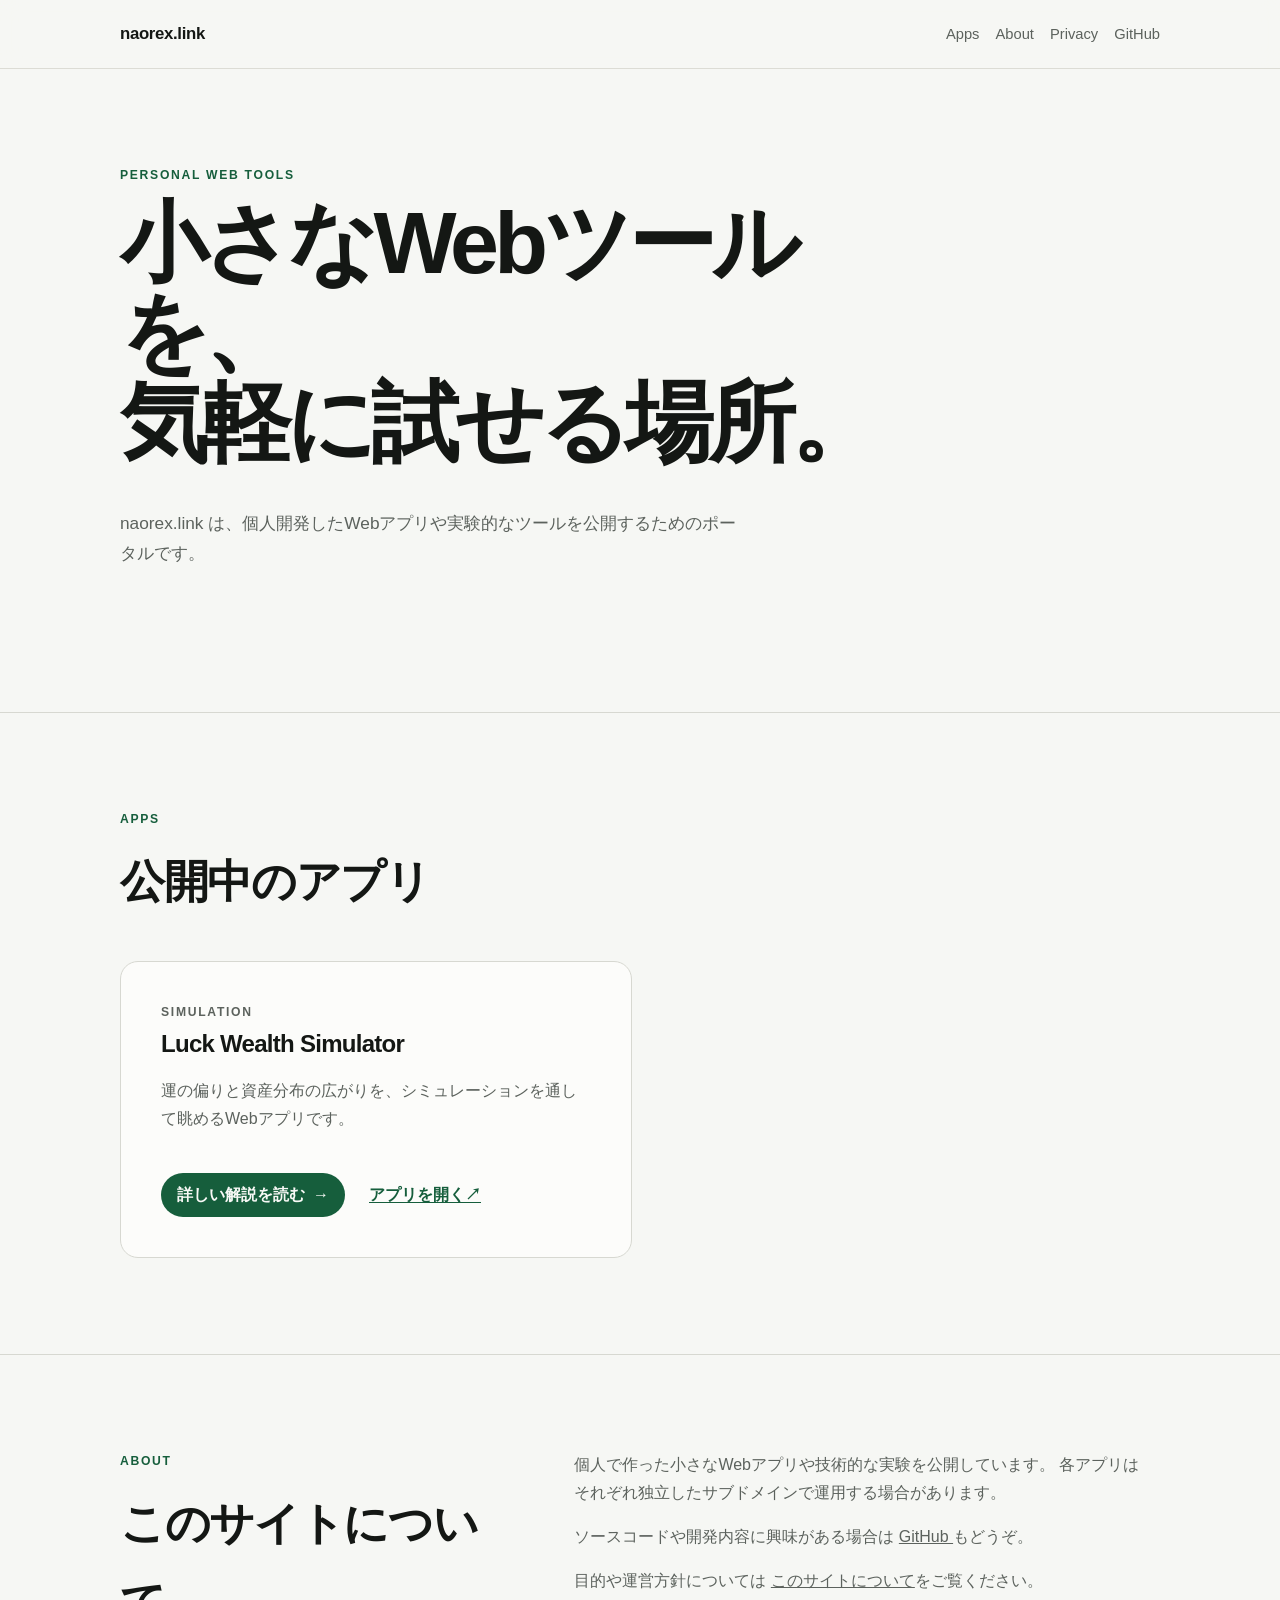
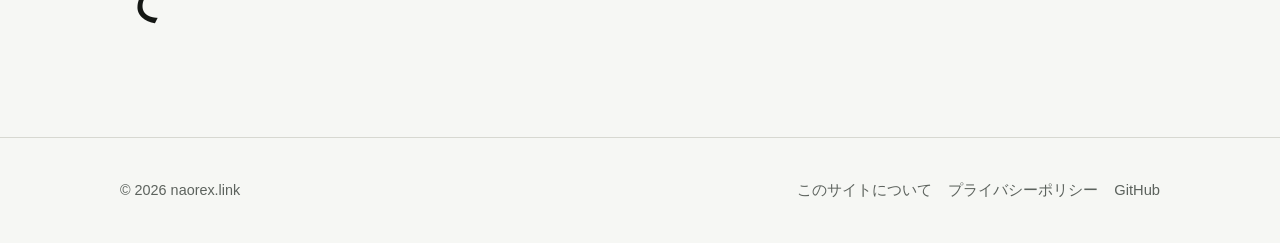
==== index.html @ e2bf7c27 "Expand Luck Wealth Simulator guide" ====
<!doctype html>
<html lang="ja">
  <head>
    <meta charset="utf-8" />
    <meta name="viewport" content="width=device-width, initial-scale=1" />
    <meta
      name="description"
      content="naorex.link - 個人開発したWebツールや実験的なアプリをまとめるポータルサイトです。"
    />
    <title>naorex.link</title>

    <link rel="stylesheet" href="./styles.css" />
  </head>
  <body>
    <header class="site-header">
      <div class="container">
        <a class="brand" href="./">naorex.link</a>
        <nav class="nav" aria-label="メインナビゲーション">
          <a href="#apps">Apps</a>
          <a href="./about.html">About</a>
          <a href="./privacy.html">Privacy</a>
          <a href="https://github.com/naorex" rel="me noopener noreferrer"
            >GitHub</a
          >
        </nav>
      </div>
    </header>

    <main>
      <section class="hero">
        <div class="container hero-inner">
          <p class="eyebrow">PERSONAL WEB TOOLS</p>
          <h1>小さなWebツールを、<br />気軽に試せる場所。</h1>
          <p class="hero-copy">
            naorex.link
            は、個人開発したWebアプリや実験的なツールを公開するためのポータルです。
          </p>
        </div>
      </section>

      <section id="apps" class="section">
        <div class="container">
          <div class="section-heading">
            <p class="eyebrow">APPS</p>
            <h2>公開中のアプリ</h2>
          </div>

          <div class="app-grid">
            <article class="app-card">
              <div>
                <p class="app-meta">SIMULATION</p>
                <h3>Luck Wealth Simulator</h3>
                <p>
                  運の偏りと資産分布の広がりを、シミュレーションを通して眺めるWebアプリです。
                </p>
              </div>
              <div class="card-actions">
                <a
                  class="button"
                  href="./apps/luck-wealth-simulator.html"
                >
                  詳しい解説を読む
                  <span aria-hidden="true">→</span>
                </a>
                <a
                  class="text-link"
                  href="https://luck-wealth-simulator.naorex.link/"
                  target="_blank"
                  rel="noopener noreferrer"
                >
                  アプリを開く
                  <span aria-hidden="true">↗</span>
                </a>
              </div>
            </article>
          </div>
        </div>
      </section>

      <section class="section about">
        <div class="container about-grid">
          <div>
            <p class="eyebrow">ABOUT</p>
            <h2>このサイトについて</h2>
          </div>
          <div class="about-copy">
            <p>
              個人で作った小さなWebアプリや技術的な実験を公開しています。
              各アプリはそれぞれ独立したサブドメインで運用する場合があります。
            </p>
            <p>
              ソースコードや開発内容に興味がある場合は
              <a
                href="https://github.com/naorex"
                target="_blank"
                rel="noopener noreferrer"
              >
                GitHub
              </a>
              もどうぞ。
            </p>
            <p>
              目的や運営方針については
              <a href="./about.html">このサイトについて</a>をご覧ください。
            </p>
          </div>
        </div>
      </section>
    </main>

    <footer class="site-footer">
      <div class="container footer-inner">
        <p>&copy; <span id="year"></span> naorex.link</p>
        <div class="footer-links">
          <a href="./about.html">このサイトについて</a>
          <a href="./privacy.html">プライバシーポリシー</a>
          <a
            href="https://github.com/naorex"
            target="_blank"
            rel="noopener noreferrer"
            >GitHub</a
          >
        </div>
      </div>
    </footer>

    <script>
      document.getElementById("year").textContent = new Date().getFullYear();
    </script>
  </body>
</html>
---- styles.css ----
/* Hallmark · macrostructure: Conversational FAQ · secondary: long-form guide · genre: editorial · tone: educational · theme: Garden · enrichment: none · nav: existing site header · footer: Ft2 · contrast: pass (40–41) · slop: pass (42–45) · honest: pass (46) · chrome: pass (47) · tokens: pass (48) · responsive: pass (49) · icons: pass (30) · mobile: pass (34, 49, 50–57) */
/* Hallmark · pre-emit critique: P5 H5 E5 S5 R5 V4 */
@import url("./tokens.css");

* {
  box-sizing: border-box;
}

html {
  scroll-behavior: smooth;
  overflow-x: clip;
}

body {
  margin: 0;
  overflow-x: clip;
  background: var(--color-paper);
  color: var(--color-ink);
  font-family: var(--font-site);
  line-height: 1.75;
}

a {
  color: inherit;
}

a:focus-visible {
  outline: 2px solid var(--color-focus);
  outline-offset: var(--space-2xs);
}

a:active {
  text-decoration-thickness: 2px;
}

a[aria-disabled="true"] {
  cursor: not-allowed;
  opacity: 0.55;
  pointer-events: none;
}

.container {
  width: min(calc(100% - var(--space-xl)), var(--page-max));
  margin-inline: auto;
}

.site-header {
  position: sticky;
  top: 0;
  z-index: var(--z-sticky);
  border-bottom: var(--rule-hairline) solid
    color-mix(in oklch, var(--color-rule) 85%, transparent);
  background: color-mix(in oklch, var(--color-paper) 92%, transparent);
  backdrop-filter: blur(12px);
}

.site-header .container {
  display: flex;
  min-height: var(--header-height);
  align-items: center;
  justify-content: space-between;
  gap: var(--space-lg);
}

.brand {
  font-size: 1.05rem;
  font-weight: 800;
  letter-spacing: -0.02em;
  text-decoration: none;
}

.nav {
  display: flex;
  flex-wrap: wrap;
  gap: var(--space-md);
}

.nav a,
.footer-links a {
  color: var(--color-muted);
  font-size: 0.92rem;
  line-height: 1;
  text-decoration: none;
  white-space: nowrap;
}

.nav a[aria-current="page"] {
  color: var(--color-ink);
  text-decoration: underline;
  text-decoration-color: var(--color-accent);
  text-decoration-thickness: 2px;
  text-underline-offset: 2px;
}

.nav a:hover,
.footer-links a:hover,
.about-copy a:hover,
.policy a:hover,
.content-page a:hover,
.text-link:hover {
  color: var(--color-accent);
}

.hero {
  padding: var(--space-3xl) 0 var(--space-4xl);
}

.hero-inner {
  max-width: var(--page-max);
}

.eyebrow,
.app-meta {
  margin: 0 0 var(--space-sm);
  color: var(--color-accent);
  font-size: 0.76rem;
  font-weight: 800;
  letter-spacing: 0.14em;
}

.hero h1,
.policy h1 {
  margin: 0;
  max-width: 780px;
  font-size: clamp(2.6rem, 8vw, 5.5rem);
  font-weight: 800;
  letter-spacing: -0.055em;
  line-height: 1.02;
}

.hero-copy {
  max-width: 65ch;
  margin: var(--space-xl) 0 0;
  color: var(--color-muted);
  font-size: 1.08rem;
}

.section {
  padding: var(--space-3xl) 0;
  border-top: var(--rule-hairline) solid var(--color-rule);
}

.section-heading h2,
.about h2,
.policy h2 {
  margin: 0;
  letter-spacing: -0.03em;
}

.section-heading h2,
.about h2 {
  font-size: clamp(1.8rem, 4vw, 2.8rem);
}

.app-grid {
  display: grid;
  grid-template-columns: repeat(2, minmax(0, 1fr));
  gap: var(--space-md);
  margin-top: var(--space-xl);
}

.app-card {
  display: flex;
  min-height: 18rem;
  flex-direction: column;
  justify-content: space-between;
  gap: var(--space-xl);
  padding: var(--space-xl);
  border: var(--rule-hairline) solid var(--color-rule);
  border-radius: var(--radius-md);
  background: var(--color-paper-raised);
}

.app-card h3 {
  margin: 0 0 var(--space-sm);
  font-size: 1.5rem;
  letter-spacing: -0.03em;
}

.app-card p {
  margin: 0;
  color: var(--color-muted);
}

.card-actions,
.cta-row {
  display: flex;
  flex-wrap: wrap;
  align-items: center;
  gap: var(--space-lg);
}

.button {
  display: inline-flex;
  width: fit-content;
  align-items: center;
  gap: var(--space-xs);
  padding: var(--space-sm) var(--space-md);
  border-radius: 999px;
  min-height: 44px;
  background: var(--color-accent);
  color: var(--color-accent-ink);
  font-weight: 700;
  line-height: 1;
  text-decoration: none;
  white-space: nowrap;
  transition:
    transform var(--dur-micro) var(--ease-out),
    background-color var(--dur-short) var(--ease-out);
}

.button:hover {
  background: var(--color-accent-hover);
  transform: translateY(-1px);
}

.button:active {
  transform: translateY(0);
}

.text-link {
  display: inline-flex;
  min-height: 44px;
  align-items: center;
  color: var(--color-accent);
  font-weight: 700;
  line-height: 1;
  text-decoration-line: underline;
  text-decoration-thickness: var(--rule-hairline);
  text-underline-offset: 2px;
  white-space: nowrap;
}

.about-grid {
  display: grid;
  grid-template-columns: minmax(0, 0.8fr) minmax(0, 1.2fr);
  gap: var(--space-2xl);
}

.about-copy {
  max-width: 65ch;
  color: var(--color-muted);
}

.about-copy p:first-child {
  margin-top: 0;
}

.site-footer {
  padding: var(--space-xl) 0;
  border-top: var(--rule-hairline) solid var(--color-rule);
}

.footer-inner {
  display: flex;
  align-items: center;
  justify-content: space-between;
  gap: var(--space-lg);
  color: var(--color-muted);
  font-size: 0.9rem;
}

.footer-inner p {
  margin: 0;
}

.footer-links {
  display: flex;
  align-items: center;
  gap: var(--space-md);
}

.policy-main {
  padding: var(--space-2xl) 0 var(--space-3xl);
}

.policy {
  max-width: 65ch;
}

.policy h1 {
  max-width: none;
  font-size: clamp(2.4rem, 6vw, 4rem);
}

.policy-updated {
  margin: var(--space-md) 0 var(--space-xl);
  color: var(--color-muted);
  font-size: 0.9rem;
}

.policy h2 {
  margin-top: var(--space-2xl);
  padding-top: var(--space-2xs);
  font-size: 1.45rem;
}

.policy p {
  color: var(--color-body);
}

.policy a {
  color: var(--color-accent);
  text-underline-offset: 2px;
}

.policy-note {
  margin-top: var(--space-2xl);
  padding: var(--space-md);
  border: var(--rule-hairline) solid var(--color-rule);
  border-radius: var(--radius-sm);
  background: var(--color-paper-raised);
  color: var(--color-muted) !important;
  font-size: 0.9rem;
}

.content-main {
  padding: var(--space-2xl) 0 var(--space-3xl);
}

.content-page {
  max-width: var(--reading-max);
  color: var(--color-body);
  font-family: var(--font-body);
}

.content-page h1,
.content-page h2,
.content-page h3 {
  min-width: 0;
  margin-block: 0;
  color: var(--color-ink);
  font-family: var(--font-display);
  font-style: normal;
  overflow-wrap: anywhere;
}

.content-page h1 {
  font-size: var(--text-display-small);
  font-weight: 700;
  letter-spacing: -0.04em;
  line-height: 1.05;
}

.page-intro {
  padding-block-end: var(--space-2xl);
  border-bottom: var(--rule-hairline) solid var(--color-rule);
}

.page-lede {
  max-width: 62ch;
  margin: var(--space-lg) 0 0;
  color: var(--color-muted);
  font-size: var(--text-md);
  line-height: 1.65;
}

.content-section {
  margin-block-start: var(--space-2xl);
}

.content-section h2 {
  margin-block-end: var(--space-md);
  font-size: var(--text-xl);
  font-weight: 700;
  letter-spacing: -0.025em;
  line-height: 1.2;
}

.content-section p {
  max-width: 65ch;
  margin: 0;
}

.content-section p + p {
  margin-block-start: var(--space-md);
}

.content-section a {
  color: var(--color-accent);
  text-underline-offset: 2px;
}

.operating-principles {
  display: grid;
  gap: 0;
  margin: var(--space-lg) 0 0;
  padding: 0;
  border-top: var(--rule-hairline) solid var(--color-rule);
  list-style: none;
}

.operating-principles li {
  padding-block: var(--space-md);
  border-bottom: var(--rule-hairline) solid var(--color-rule);
}

.detail-page {
  max-width: var(--page-max);
}

.detail-hero {
  display: grid;
  gap: var(--space-xl);
  padding-block-end: var(--space-2xl);
  border-bottom: var(--rule-hairline) solid var(--color-rule);
}

.detail-hero h1 {
  max-width: 14ch;
}

.detail-kicker {
  display: block;
  margin-block-start: var(--space-sm);
  color: var(--color-muted);
  font-family: var(--font-body);
  font-size: var(--text-md);
  font-weight: 400;
  letter-spacing: 0;
}

.detail-summary {
  max-width: 54ch;
  margin: var(--space-lg) 0 var(--space-xl);
  font-size: var(--text-md);
  line-height: 1.65;
}

.detail-facts {
  align-self: end;
  margin: 0;
  border-top: var(--rule-hairline) solid var(--color-rule);
}

.detail-facts div {
  display: grid;
  grid-template-columns: minmax(6.5rem, 0.75fr) minmax(0, 1.25fr);
  gap: var(--space-md);
  padding-block: var(--space-md);
  border-bottom: var(--rule-hairline) solid var(--color-rule);
}

.detail-facts dt {
  color: var(--color-muted);
  font-size: var(--text-sm);
}

.detail-facts dd {
  margin: 0;
  color: var(--color-ink);
}

.guide-index {
  display: grid;
  gap: var(--space-lg);
  padding-block: var(--space-xl);
  border-bottom: var(--rule-hairline) solid var(--color-rule);
}

.guide-index h2 {
  font-size: var(--text-lg);
  font-weight: 700;
  letter-spacing: -0.025em;
  line-height: 1.2;
}

.guide-index ol {
  display: grid;
  grid-template-columns: repeat(2, minmax(0, 1fr));
  gap: var(--space-xs) var(--space-md);
  margin: 0;
  padding: 0;
  list-style: none;
}

.guide-index a {
  display: inline-flex;
  min-height: 44px;
  align-items: center;
  color: var(--color-accent);
  font-weight: 700;
  text-decoration-thickness: var(--rule-hairline);
  text-underline-offset: var(--space-2xs);
  white-space: nowrap;
}

.guide-section {
  padding-block: var(--space-3xl);
  border-bottom: var(--rule-hairline) solid var(--color-rule);
  scroll-margin-top: calc(var(--header-height) + var(--space-lg));
}

.guide-section > h2 {
  max-width: 22ch;
  font-size: var(--text-2xl);
  font-weight: 700;
  letter-spacing: -0.03em;
  line-height: 1.15;
}

.guide-prose,
.section-lede {
  max-width: 65ch;
}

.guide-prose {
  display: grid;
  gap: var(--space-md);
  margin-block-start: var(--space-lg);
}

.guide-prose p,
.section-lede,
.result-item p,
.redistribution-list p,
.guide-note,
.final-cta p {
  margin: 0;
}

.section-lede {
  margin-block-start: var(--space-lg);
  color: var(--color-muted);
}

.parameter-list,
.result-list,
.redistribution-list {
  margin: var(--space-xl) 0 0;
  border-top: var(--rule-hairline) solid var(--color-ink);
}

.parameter-list > div,
.result-item,
.redistribution-list > section {
  display: grid;
  gap: var(--space-sm);
  padding-block: var(--space-lg);
  border-bottom: var(--rule-hairline) solid var(--color-rule);
}

.parameter-list dt,
.result-item h3,
.redistribution-list h3 {
  color: var(--color-ink);
  font-family: var(--font-display);
  font-size: var(--text-md);
  font-weight: 700;
  line-height: 1.25;
}

.parameter-list dd {
  max-width: 65ch;
  margin: 0;
}

.parameter-range {
  display: block;
  margin-block-end: var(--space-2xs);
  color: var(--color-accent);
  font-size: var(--text-sm);
  font-variant-numeric: tabular-nums;
  font-weight: 700;
}

.guide-note {
  max-width: 65ch;
  margin-block-start: var(--space-xl);
  padding: var(--space-md);
  border: var(--rule-hairline) solid var(--color-rule);
  border-radius: var(--radius-sm);
  background: var(--color-paper-raised);
  color: var(--color-muted);
}

.limitations-list,
.experiment-list {
  display: grid;
  gap: 0;
  max-width: 65ch;
  margin: var(--space-xl) 0 0;
}

.limitations-list {
  padding: 0;
  border-top: var(--rule-hairline) solid var(--color-ink);
  list-style: none;
}

.limitations-list li {
  padding-block: var(--space-md);
  border-bottom: var(--rule-hairline) solid var(--color-rule);
}

.limitations-list strong,
.experiment-list strong {
  color: var(--color-ink);
}

.experiment-list {
  padding-inline-start: var(--space-lg);
}

.experiment-list li {
  padding: var(--space-md) 0 var(--space-md) var(--space-xs);
}

.final-cta {
  display: grid;
  gap: var(--space-xl);
  margin-block-start: var(--space-2xl);
  padding: var(--space-xl);
  border-block: var(--rule-hairline) solid var(--color-ink);
  background: var(--color-paper-raised);
}

.final-cta h3 {
  font-size: var(--text-xl);
  font-weight: 700;
  letter-spacing: -0.025em;
  line-height: 1.2;
}

.final-cta p {
  max-width: 48ch;
  margin-block-start: var(--space-sm);
  color: var(--color-muted);
}

@media (min-width: 48rem) {
  .detail-hero {
    grid-template-columns: minmax(0, 7fr) minmax(16rem, 5fr);
    align-items: end;
    gap: var(--space-2xl);
  }

  .guide-index {
    grid-template-columns: minmax(0, 0.75fr) minmax(0, 2.25fr);
    align-items: start;
  }

  .guide-index ol {
    grid-template-columns: repeat(4, minmax(0, 1fr));
  }

  .parameter-list > div,
  .result-item,
  .redistribution-list > section {
    grid-template-columns: minmax(10rem, 0.8fr) minmax(0, 2.2fr);
    gap: var(--space-xl);
  }

  .final-cta {
    grid-template-columns: minmax(0, 1fr) auto;
    align-items: center;
  }
}

@media (max-width: 720px) {
  .container {
    width: min(calc(100% - calc(var(--space-md) * 2)), var(--page-max));
  }

  .site-header .container {
    min-height: auto;
    align-items: flex-start;
    flex-direction: column;
    gap: var(--space-2xs);
    padding-block: var(--space-xs);
  }

  .nav {
    width: 100%;
    gap: var(--space-sm);
  }

  .nav a {
    display: inline-flex;
    min-height: 44px;
    align-items: center;
    font-size: 0.84rem;
  }

  .hero {
    padding: var(--space-2xl) 0 var(--space-3xl);
  }

  .hero h1 {
    font-size: clamp(2.45rem, 13vw, 4rem);
  }

  .section {
    padding: var(--space-2xl) 0;
  }

  .app-grid,
  .about-grid {
    grid-template-columns: 1fr;
  }

  .about-grid {
    gap: var(--space-lg);
  }

  .app-card {
    min-height: 16rem;
    padding: var(--space-lg);
  }

  .footer-inner {
    align-items: flex-start;
    flex-direction: column;
  }

  .footer-links {
    flex-wrap: wrap;
    gap: 0 var(--space-md);
  }

  .footer-links a {
    display: inline-flex;
    min-height: 44px;
    align-items: center;
  }

  .policy-main {
    padding-top: var(--space-2xl);
  }

  .content-main {
    padding-top: var(--space-xl);
  }

  .guide-section {
    padding-block: var(--space-2xl);
    scroll-margin-top: calc(var(--header-height) + var(--space-2xl));
  }

  .final-cta {
    padding: var(--space-md);
  }

  .final-cta .button {
    padding-inline: var(--space-sm);
    font-size: var(--text-sm);
  }
}

@media (prefers-reduced-motion: reduce) {
  html {
    scroll-behavior: auto;
  }

  *,
  *::before,
  *::after {
    animation-duration: 150ms !important;
    animation-iteration-count: 1 !important;
    transition-duration: 150ms !important;
  }
}
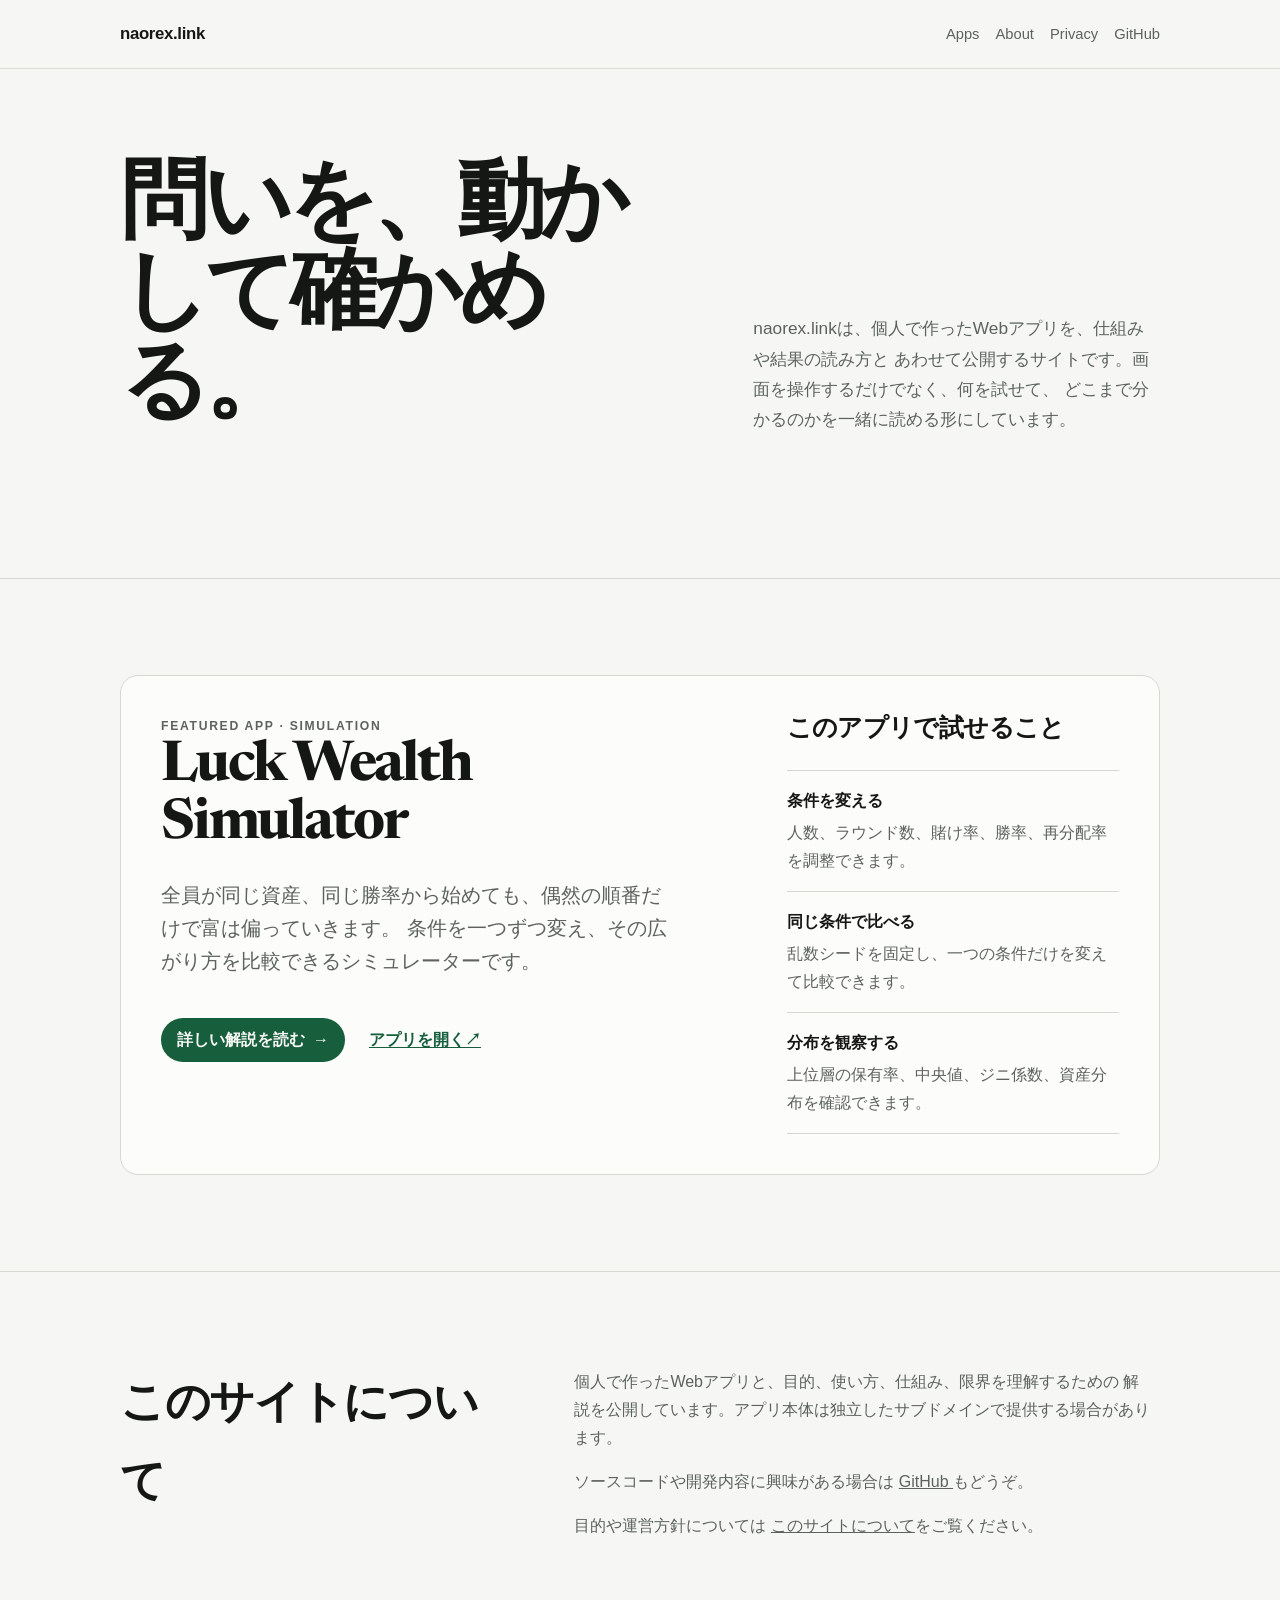
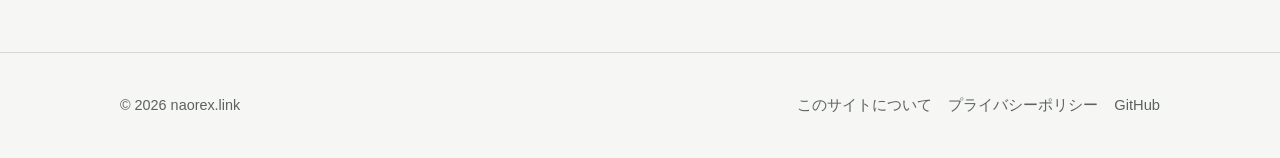
==== commit e808827c: "Align privacy policy and improve portal structure" ====
--- a/index.html
+++ b/index.html
@@ -9,9 +9,15 @@
     />
     <title>naorex.link</title>
 
+    <link rel="preconnect" href="https://fonts.googleapis.com" />
+    <link rel="preconnect" href="https://fonts.gstatic.com" crossorigin />
+    <link
+      href="https://fonts.googleapis.com/css2?family=IBM+Plex+Sans:wght@400;700&amp;family=Newsreader:opsz,wght@6..72,700&amp;display=swap"
+      rel="stylesheet"
+    />
     <link rel="stylesheet" href="./styles.css" />
   </head>
-  <body>
+  <body class="portal-home">
     <header class="site-header">
       <div class="container">
         <a class="brand" href="./">naorex.link</a>
@@ -29,48 +35,64 @@
     <main>
       <section class="hero">
         <div class="container hero-inner">
-          <p class="eyebrow">PERSONAL WEB TOOLS</p>
-          <h1>小さなWebツールを、<br />気軽に試せる場所。</h1>
+          <div class="hero-heading">
+            <h1>問いを、動かして確かめる。</h1>
+          </div>
           <p class="hero-copy">
-            naorex.link
-            は、個人開発したWebアプリや実験的なツールを公開するためのポータルです。
+            naorex.linkは、個人で作ったWebアプリを、仕組みや結果の読み方と
+            あわせて公開するサイトです。画面を操作するだけでなく、何を試せて、
+            どこまで分かるのかを一緒に読める形にしています。
           </p>
         </div>
       </section>
 
-      <section id="apps" class="section">
+      <section id="apps" class="section featured-app-section">
         <div class="container">
-          <div class="section-heading">
-            <p class="eyebrow">APPS</p>
-            <h2>公開中のアプリ</h2>
-          </div>
-
           <div class="app-grid">
             <article class="app-card">
-              <div>
-                <p class="app-meta">SIMULATION</p>
-                <h3>Luck Wealth Simulator</h3>
-                <p>
-                  運の偏りと資産分布の広がりを、シミュレーションを通して眺めるWebアプリです。
+              <div class="app-intro">
+                <p class="app-meta">FEATURED APP · SIMULATION</p>
+                <h2>Luck Wealth Simulator</h2>
+                <p class="app-lede">
+                  全員が同じ資産、同じ勝率から始めても、偶然の順番だけで富は偏っていきます。
+                  条件を一つずつ変え、その広がり方を比較できるシミュレーターです。
                 </p>
+                <div class="card-actions">
+                  <a
+                    class="button"
+                    href="./apps/luck-wealth-simulator.html"
+                  >
+                    詳しい解説を読む
+                    <span aria-hidden="true">→</span>
+                  </a>
+                  <a
+                    class="text-link"
+                    href="https://luck-wealth-simulator.naorex.link/"
+                    target="_blank"
+                    rel="noopener noreferrer"
+                  >
+                    アプリを開く
+                    <span aria-hidden="true">↗</span>
+                  </a>
+                </div>
               </div>
-              <div class="card-actions">
-                <a
-                  class="button"
-                  href="./apps/luck-wealth-simulator.html"
-                >
-                  詳しい解説を読む
-                  <span aria-hidden="true">→</span>
-                </a>
-                <a
-                  class="text-link"
-                  href="https://luck-wealth-simulator.naorex.link/"
-                  target="_blank"
-                  rel="noopener noreferrer"
-                >
-                  アプリを開く
-                  <span aria-hidden="true">↗</span>
-                </a>
+
+              <div class="app-proof">
+                <h3>このアプリで試せること</h3>
+                <dl class="app-facts">
+                  <div>
+                    <dt>条件を変える</dt>
+                    <dd>人数、ラウンド数、賭け率、勝率、再分配率を調整できます。</dd>
+                  </div>
+                  <div>
+                    <dt>同じ条件で比べる</dt>
+                    <dd>乱数シードを固定し、一つの条件だけを変えて比較できます。</dd>
+                  </div>
+                  <div>
+                    <dt>分布を観察する</dt>
+                    <dd>上位層の保有率、中央値、ジニ係数、資産分布を確認できます。</dd>
+                  </div>
+                </dl>
               </div>
             </article>
           </div>
@@ -80,13 +102,12 @@
       <section class="section about">
         <div class="container about-grid">
           <div>
-            <p class="eyebrow">ABOUT</p>
             <h2>このサイトについて</h2>
           </div>
           <div class="about-copy">
             <p>
-              個人で作った小さなWebアプリや技術的な実験を公開しています。
-              各アプリはそれぞれ独立したサブドメインで運用する場合があります。
+              個人で作ったWebアプリと、目的、使い方、仕組み、限界を理解するための
+              解説を公開しています。アプリ本体は独立したサブドメインで提供する場合があります。
             </p>
             <p>
               ソースコードや開発内容に興味がある場合は
--- a/styles.css
+++ b/styles.css
@@ -1,4 +1,4 @@
-/* Hallmark · macrostructure: Conversational FAQ · secondary: long-form guide · genre: editorial · tone: educational · theme: Garden · enrichment: none · nav: existing site header · footer: Ft2 · contrast: pass (40–41) · slop: pass (42–45) · honest: pass (46) · chrome: pass (47) · tokens: pass (48) · responsive: pass (49) · icons: pass (30) · mobile: pass (34, 49, 50–57) */
+/* Hallmark · macrostructure: Split Studio · secondary: long-form content · genre: editorial · tone: educational · theme: Garden · enrichment: none · nav: existing site header · footer: Ft2 · contrast: pass (40–41) · slop: pass (42–45) · honest: pass (46) · chrome: pass (47) · tokens: pass (48) · responsive: pass (49) · icons: pass (30) · mobile: pass (34, 49, 50–57) */
 /* Hallmark · pre-emit critique: P5 H5 E5 S5 R5 V4 */
 @import url("./tokens.css");
 
@@ -106,7 +106,15 @@
 }
 
 .hero-inner {
+  display: grid;
+  gap: var(--space-xl);
   max-width: var(--page-max);
+}
+
+.hero-heading,
+.app-intro,
+.app-proof {
+  min-width: 0;
 }
 
 .eyebrow,
@@ -128,9 +136,24 @@
   line-height: 1.02;
 }
 
+.portal-home .hero h1,
+.portal-home .app-card h2,
+.portal-home .app-proof h3,
+.portal-home .about h2 {
+  min-width: 0;
+  font-family: var(--font-display);
+  font-style: normal;
+  overflow-wrap: anywhere;
+}
+
+.portal-home .hero h1 {
+  max-width: 12ch;
+}
+
 .hero-copy {
   max-width: 65ch;
-  margin: var(--space-xl) 0 0;
+  margin: 0;
+  align-self: end;
   color: var(--color-muted);
   font-size: 1.08rem;
 }
@@ -154,14 +177,18 @@
 
 .app-grid {
   display: grid;
-  grid-template-columns: repeat(2, minmax(0, 1fr));
+  grid-template-columns: minmax(0, 1fr);
   gap: var(--space-md);
   margin-top: var(--space-xl);
 }
 
+.featured-app-section .app-grid {
+  margin-top: 0;
+}
+
 .app-card {
   display: flex;
-  min-height: 18rem;
+  min-height: 0;
   flex-direction: column;
   justify-content: space-between;
   gap: var(--space-xl);
@@ -177,7 +204,61 @@
   letter-spacing: -0.03em;
 }
 
+.app-card h2 {
+  margin: 0;
+  font-size: clamp(2rem, 5vw, 3.5rem);
+  font-weight: 700;
+  letter-spacing: -0.04em;
+  line-height: 1.05;
+}
+
 .app-card p {
+  margin: 0;
+  color: var(--color-muted);
+}
+
+.app-card .app-lede {
+  max-width: 46ch;
+  margin-top: var(--space-lg);
+  font-size: var(--text-md);
+  line-height: 1.65;
+}
+
+.app-intro .card-actions {
+  margin-top: var(--space-xl);
+}
+
+.app-proof {
+  padding-top: var(--space-xl);
+  border-top: var(--rule-hairline) solid var(--color-rule);
+}
+
+.app-proof h3 {
+  margin: 0;
+  font-size: var(--text-lg);
+  font-weight: 700;
+  letter-spacing: -0.025em;
+  line-height: 1.2;
+}
+
+.app-facts {
+  margin: var(--space-lg) 0 0;
+  border-top: var(--rule-hairline) solid var(--color-rule);
+}
+
+.app-facts div {
+  display: grid;
+  gap: var(--space-2xs);
+  padding-block: var(--space-md);
+  border-bottom: var(--rule-hairline) solid var(--color-rule);
+}
+
+.app-facts dt {
+  color: var(--color-ink);
+  font-weight: 700;
+}
+
+.app-facts dd {
   margin: 0;
   color: var(--color-muted);
 }
@@ -295,6 +376,10 @@
   font-size: 1.45rem;
 }
 
+.policy h2[id] {
+  scroll-margin-top: calc(var(--header-height) + var(--space-lg));
+}
+
 .policy p {
   color: var(--color-body);
 }
@@ -629,6 +714,24 @@
 }
 
 @media (min-width: 48rem) {
+  .portal-home .hero-inner {
+    grid-template-columns: minmax(0, 7fr) minmax(18rem, 5fr);
+    align-items: end;
+    gap: var(--space-2xl);
+  }
+
+  .portal-home .app-card {
+    display: grid;
+    grid-template-columns: minmax(0, 7fr) minmax(18rem, 5fr);
+    align-items: start;
+    gap: var(--space-2xl);
+  }
+
+  .portal-home .app-proof {
+    padding: 0 0 0 var(--space-xl);
+    border-top: 0;
+  }
+
   .detail-hero {
     grid-template-columns: minmax(0, 7fr) minmax(16rem, 5fr);
     align-items: end;
@@ -704,7 +807,7 @@
   }
 
   .app-card {
-    min-height: 16rem;
+    min-height: 0;
     padding: var(--space-lg);
   }
 
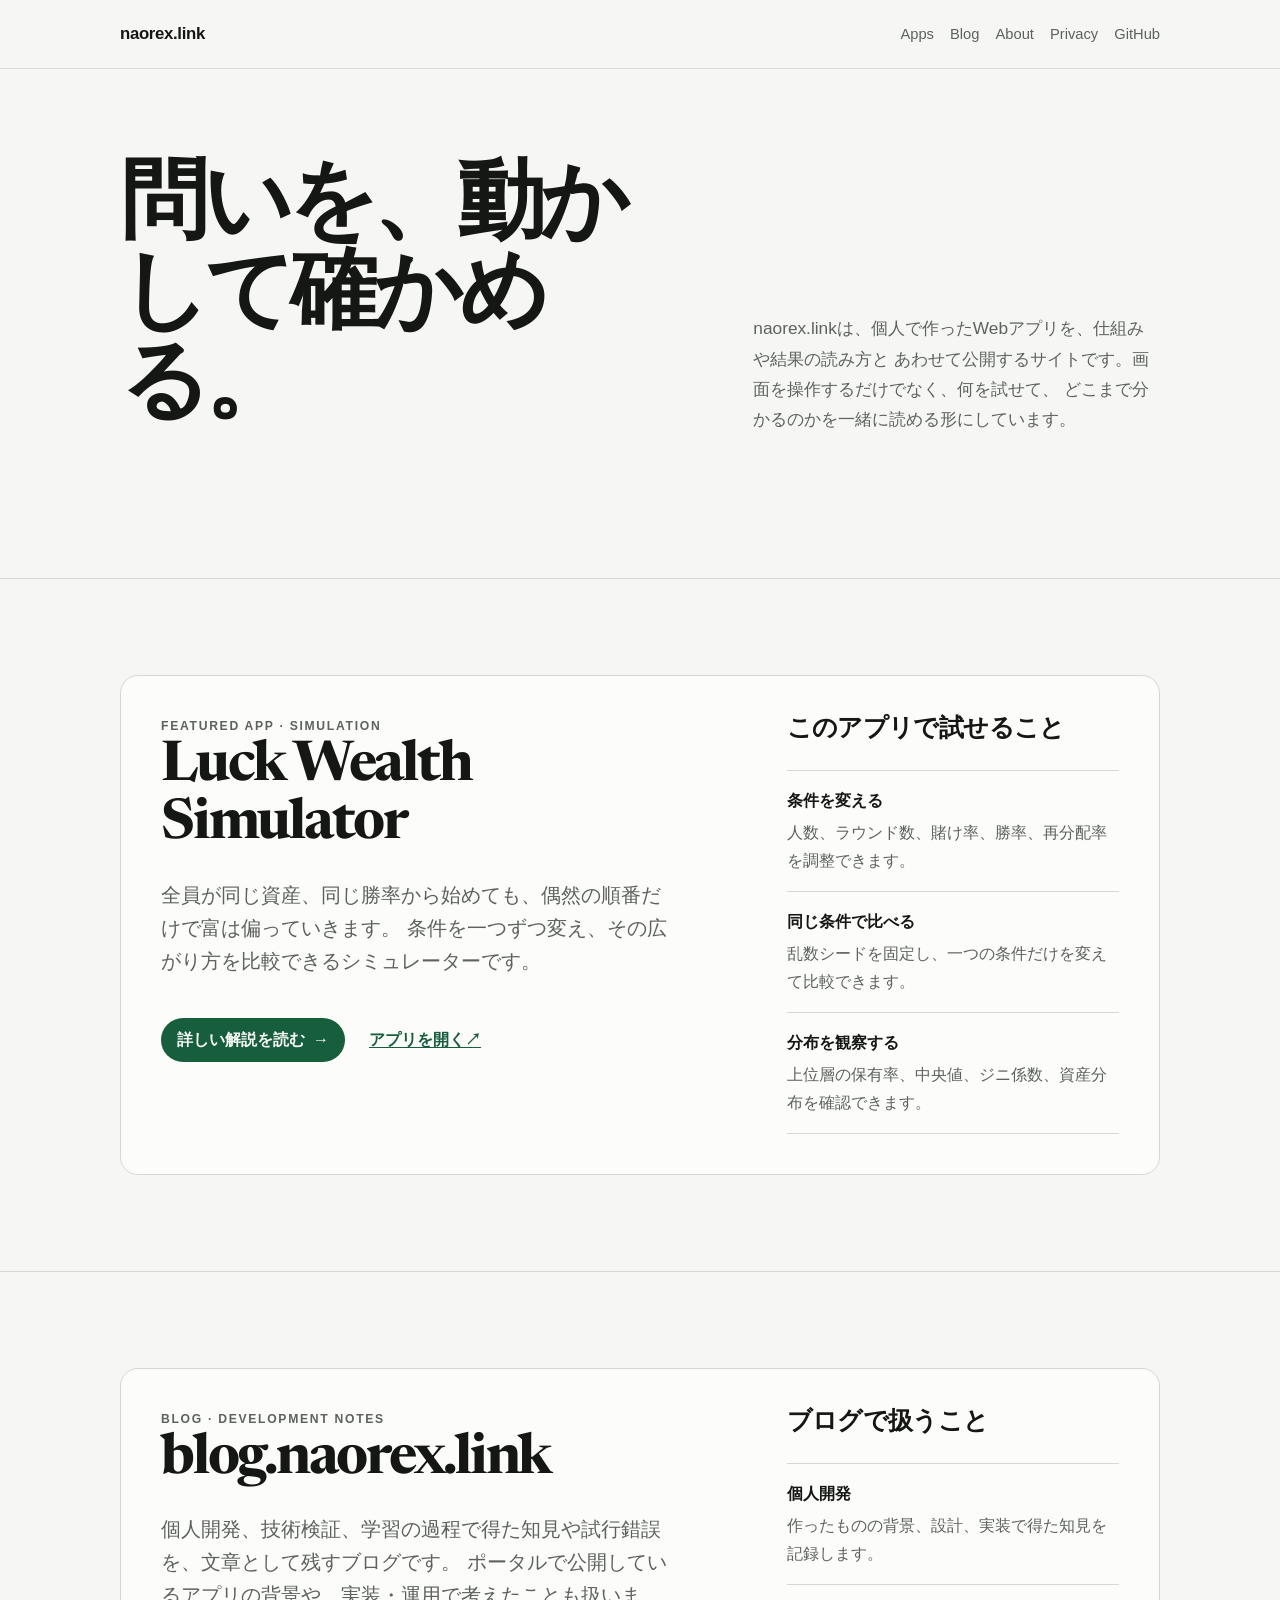
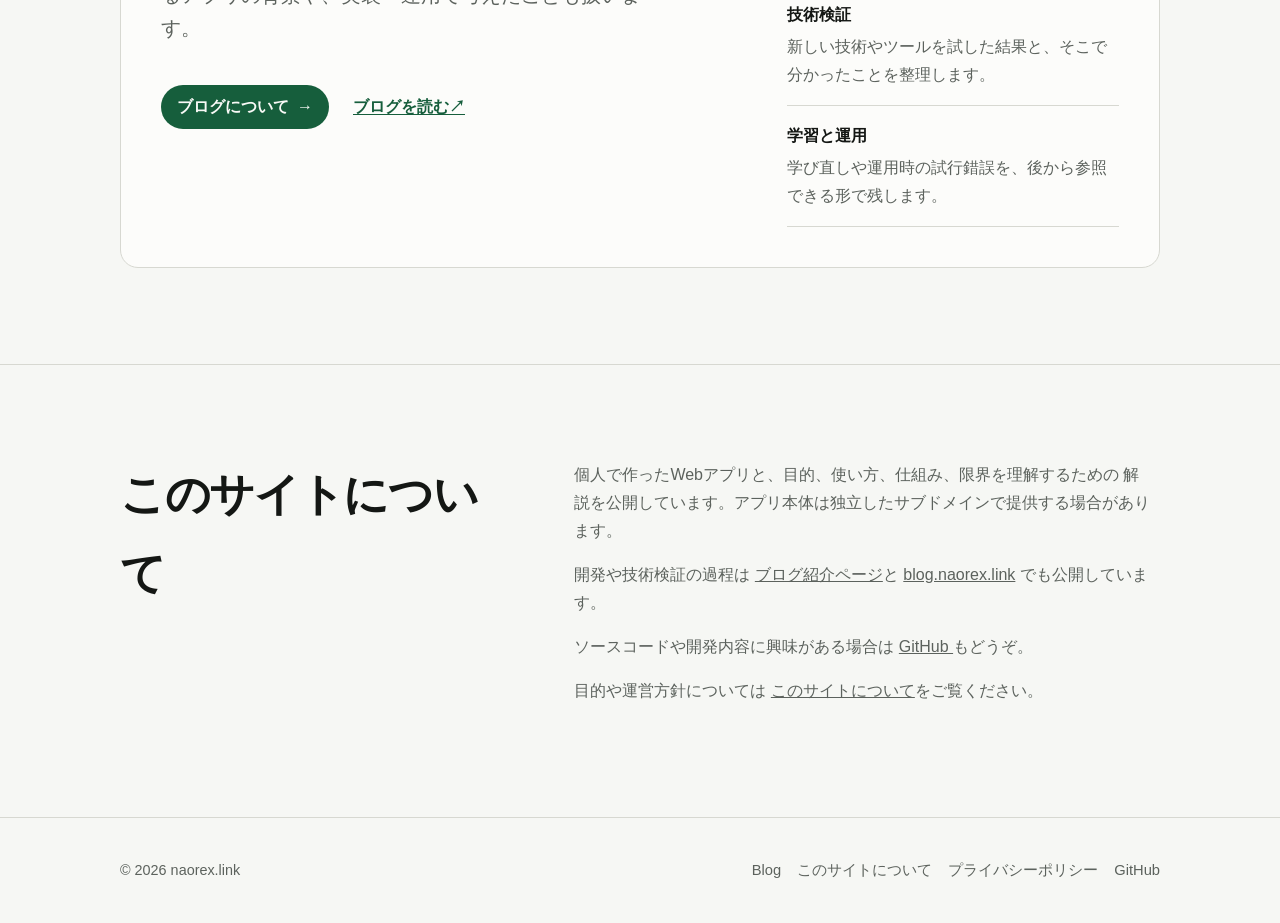
==== commit 68c1f9bb: "Add blog portal integration" ====
--- a/index.html
+++ b/index.html
@@ -5,7 +5,7 @@
     <meta name="viewport" content="width=device-width, initial-scale=1" />
     <meta
       name="description"
-      content="naorex.link - 個人開発したWebツールや実験的なアプリをまとめるポータルサイトです。"
+      content="naorex.link - 個人開発したWebツールや実験的なアプリ、技術ブログをまとめるポータルサイトです。"
     />
     <title>naorex.link</title>
 
@@ -23,6 +23,7 @@
         <a class="brand" href="./">naorex.link</a>
         <nav class="nav" aria-label="メインナビゲーション">
           <a href="#apps">Apps</a>
+          <a href="./blog.html">Blog</a>
           <a href="./about.html">About</a>
           <a href="./privacy.html">Privacy</a>
           <a href="https://github.com/naorex" rel="me noopener noreferrer"
@@ -99,6 +100,56 @@
         </div>
       </section>
 
+      <section id="blog" class="section featured-app-section">
+        <div class="container">
+          <div class="app-grid">
+            <article class="app-card">
+              <div class="app-intro">
+                <p class="app-meta">BLOG · DEVELOPMENT NOTES</p>
+                <h2>blog.naorex.link</h2>
+                <p class="app-lede">
+                  個人開発、技術検証、学習の過程で得た知見や試行錯誤を、文章として残すブログです。
+                  ポータルで公開しているアプリの背景や、実装・運用で考えたことも扱います。
+                </p>
+                <div class="card-actions">
+                  <a class="button" href="./blog.html">
+                    ブログについて
+                    <span aria-hidden="true">→</span>
+                  </a>
+                  <a
+                    class="text-link"
+                    href="https://blog.naorex.link/"
+                    target="_blank"
+                    rel="noopener noreferrer"
+                  >
+                    ブログを読む
+                    <span aria-hidden="true">↗</span>
+                  </a>
+                </div>
+              </div>
+
+              <div class="app-proof">
+                <h3>ブログで扱うこと</h3>
+                <dl class="app-facts">
+                  <div>
+                    <dt>個人開発</dt>
+                    <dd>作ったものの背景、設計、実装で得た知見を記録します。</dd>
+                  </div>
+                  <div>
+                    <dt>技術検証</dt>
+                    <dd>新しい技術やツールを試した結果と、そこで分かったことを整理します。</dd>
+                  </div>
+                  <div>
+                    <dt>学習と運用</dt>
+                    <dd>学び直しや運用時の試行錯誤を、後から参照できる形で残します。</dd>
+                  </div>
+                </dl>
+              </div>
+            </article>
+          </div>
+        </div>
+      </section>
+
       <section class="section about">
         <div class="container about-grid">
           <div>
@@ -108,6 +159,16 @@
             <p>
               個人で作ったWebアプリと、目的、使い方、仕組み、限界を理解するための
               解説を公開しています。アプリ本体は独立したサブドメインで提供する場合があります。
+            </p>
+            <p>
+              開発や技術検証の過程は
+              <a href="./blog.html">ブログ紹介ページ</a>と
+              <a
+                href="https://blog.naorex.link/"
+                target="_blank"
+                rel="noopener noreferrer"
+              >blog.naorex.link</a>
+              でも公開しています。
             </p>
             <p>
               ソースコードや開発内容に興味がある場合は
@@ -133,6 +194,7 @@
       <div class="container footer-inner">
         <p>&copy; <span id="year"></span> naorex.link</p>
         <div class="footer-links">
+          <a href="./blog.html">Blog</a>
           <a href="./about.html">このサイトについて</a>
           <a href="./privacy.html">プライバシーポリシー</a>
           <a
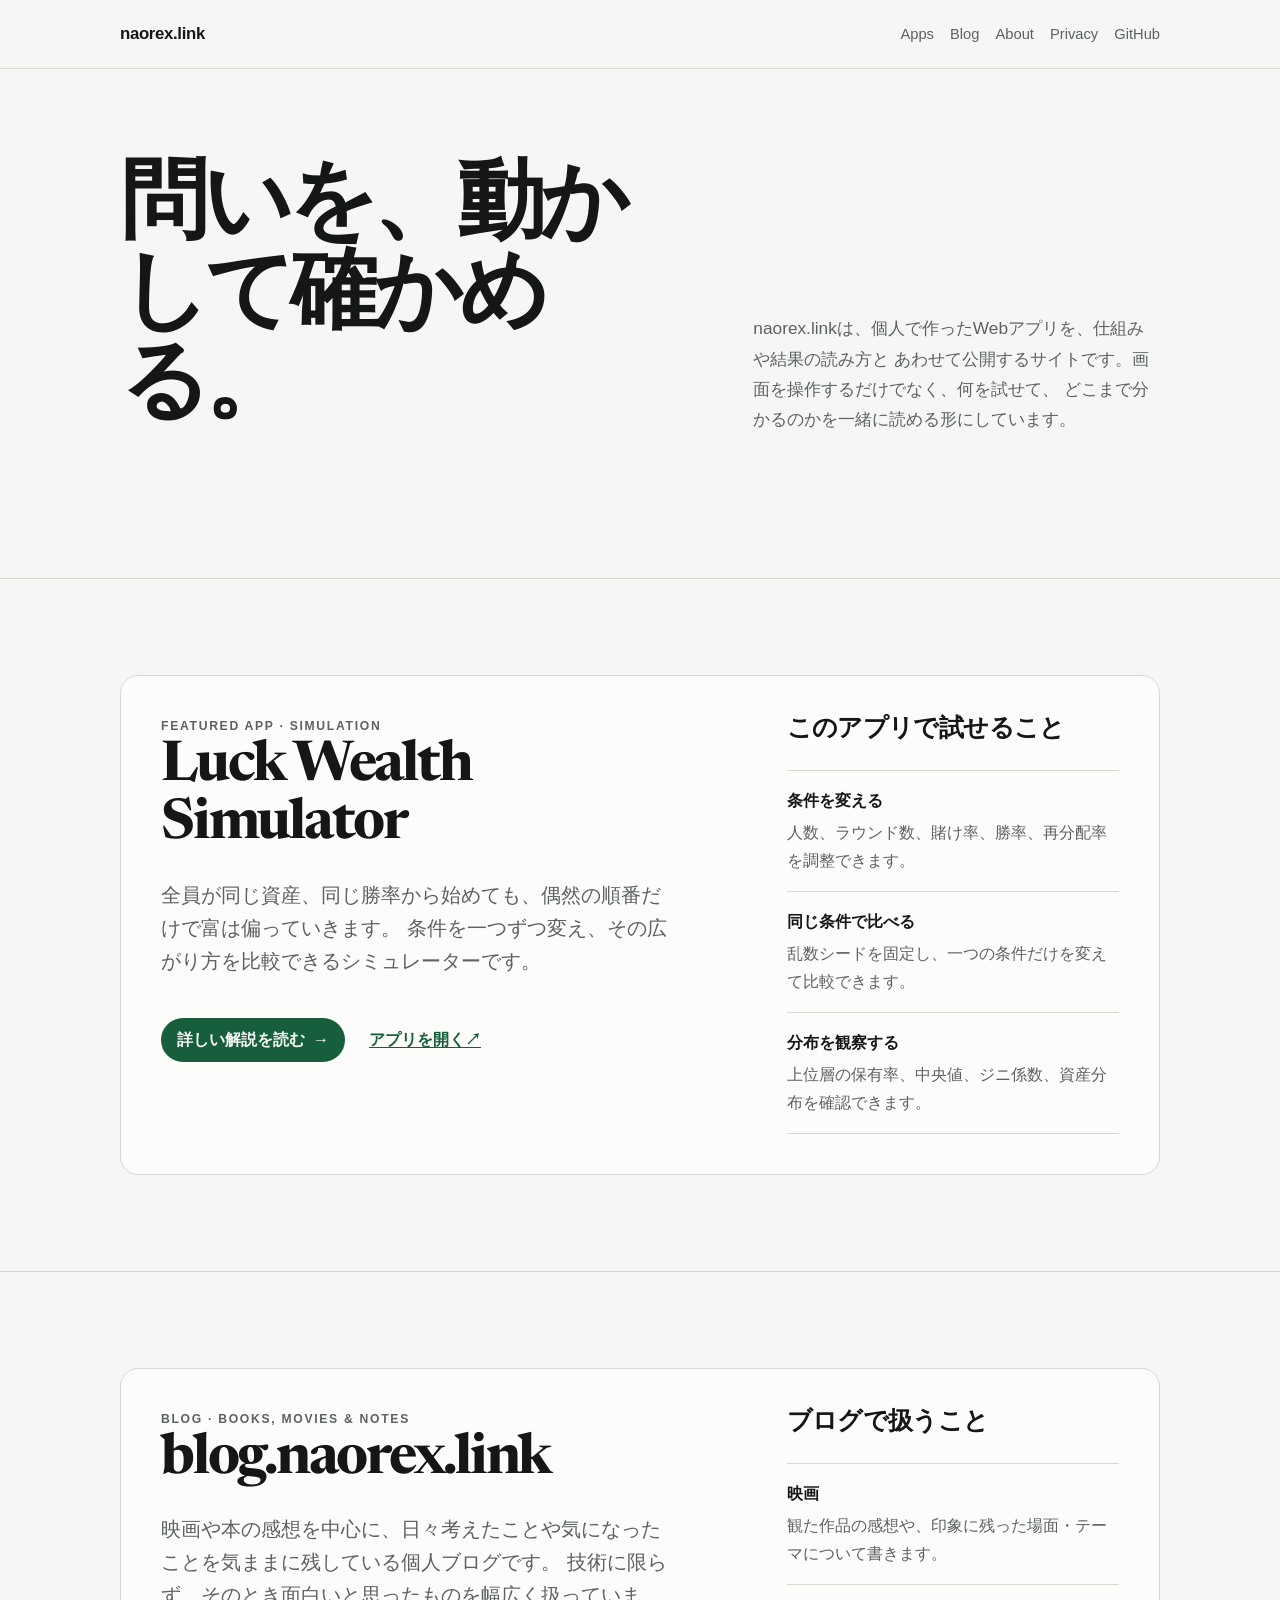
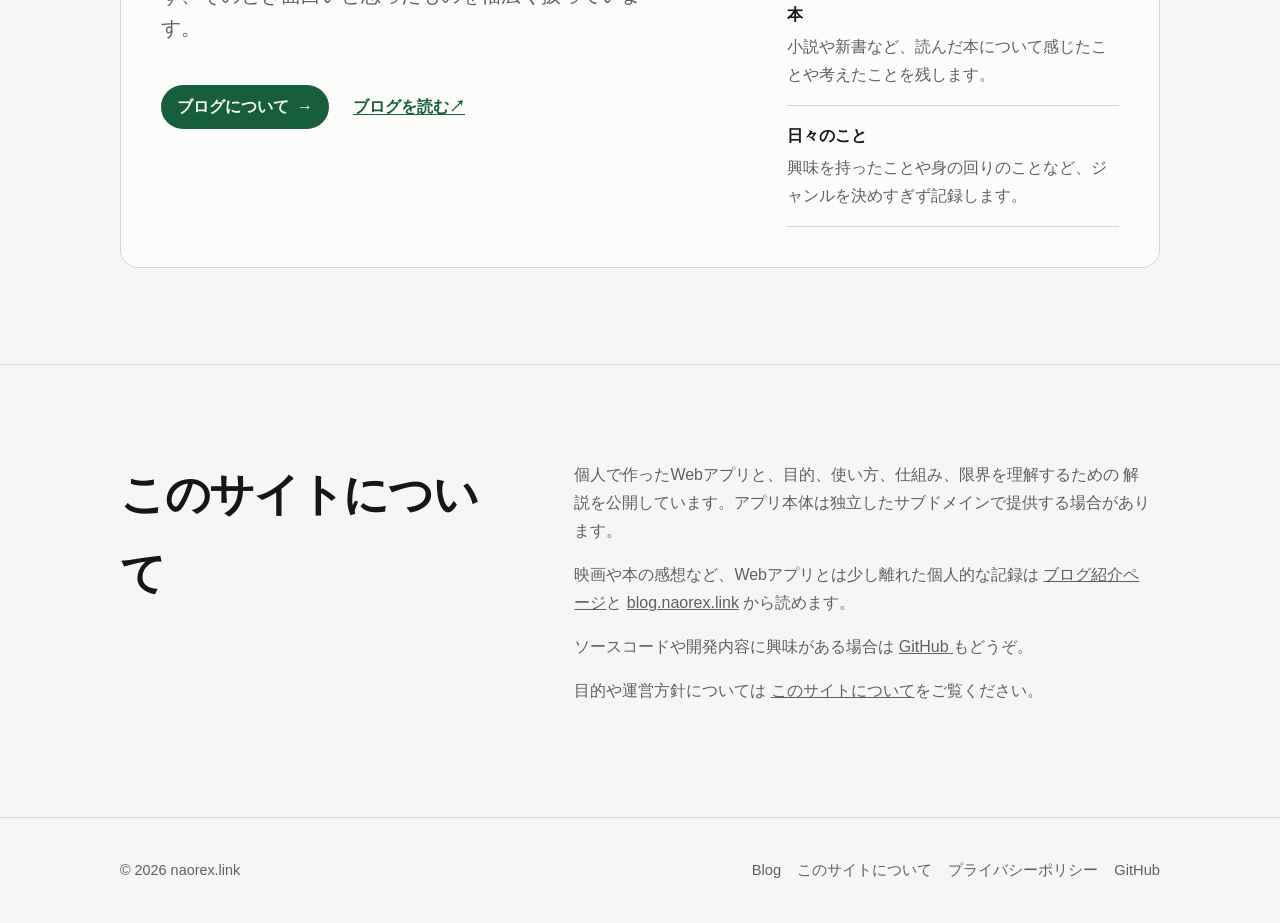
==== commit 31f48abc: "Revise blog description for general content" ====
--- a/index.html
+++ b/index.html
@@ -5,7 +5,7 @@
     <meta name="viewport" content="width=device-width, initial-scale=1" />
     <meta
       name="description"
-      content="naorex.link - 個人開発したWebツールや実験的なアプリ、技術ブログをまとめるポータルサイトです。"
+      content="naorex.link - 個人開発したWebツールや実験的なアプリ、個人ブログをまとめるポータルサイトです。"
     />
     <title>naorex.link</title>
 
@@ -105,11 +105,11 @@
           <div class="app-grid">
             <article class="app-card">
               <div class="app-intro">
-                <p class="app-meta">BLOG · DEVELOPMENT NOTES</p>
+                <p class="app-meta">BLOG · BOOKS, MOVIES & NOTES</p>
                 <h2>blog.naorex.link</h2>
                 <p class="app-lede">
-                  個人開発、技術検証、学習の過程で得た知見や試行錯誤を、文章として残すブログです。
-                  ポータルで公開しているアプリの背景や、実装・運用で考えたことも扱います。
+                  映画や本の感想を中心に、日々考えたことや気になったことを気ままに残している個人ブログです。
+                  技術に限らず、そのとき面白いと思ったものを幅広く扱っています。
                 </p>
                 <div class="card-actions">
                   <a class="button" href="./blog.html">
@@ -132,16 +132,16 @@
                 <h3>ブログで扱うこと</h3>
                 <dl class="app-facts">
                   <div>
-                    <dt>個人開発</dt>
-                    <dd>作ったものの背景、設計、実装で得た知見を記録します。</dd>
-                  </div>
-                  <div>
-                    <dt>技術検証</dt>
-                    <dd>新しい技術やツールを試した結果と、そこで分かったことを整理します。</dd>
-                  </div>
-                  <div>
-                    <dt>学習と運用</dt>
-                    <dd>学び直しや運用時の試行錯誤を、後から参照できる形で残します。</dd>
+                    <dt>映画</dt>
+                    <dd>観た作品の感想や、印象に残った場面・テーマについて書きます。</dd>
+                  </div>
+                  <div>
+                    <dt>本</dt>
+                    <dd>小説や新書など、読んだ本について感じたことや考えたことを残します。</dd>
+                  </div>
+                  <div>
+                    <dt>日々のこと</dt>
+                    <dd>興味を持ったことや身の回りのことなど、ジャンルを決めすぎず記録します。</dd>
                   </div>
                 </dl>
               </div>
@@ -161,14 +161,14 @@
               解説を公開しています。アプリ本体は独立したサブドメインで提供する場合があります。
             </p>
             <p>
-              開発や技術検証の過程は
+              映画や本の感想など、Webアプリとは少し離れた個人的な記録は
               <a href="./blog.html">ブログ紹介ページ</a>と
               <a
                 href="https://blog.naorex.link/"
                 target="_blank"
                 rel="noopener noreferrer"
               >blog.naorex.link</a>
-              でも公開しています。
+              から読めます。
             </p>
             <p>
               ソースコードや開発内容に興味がある場合は
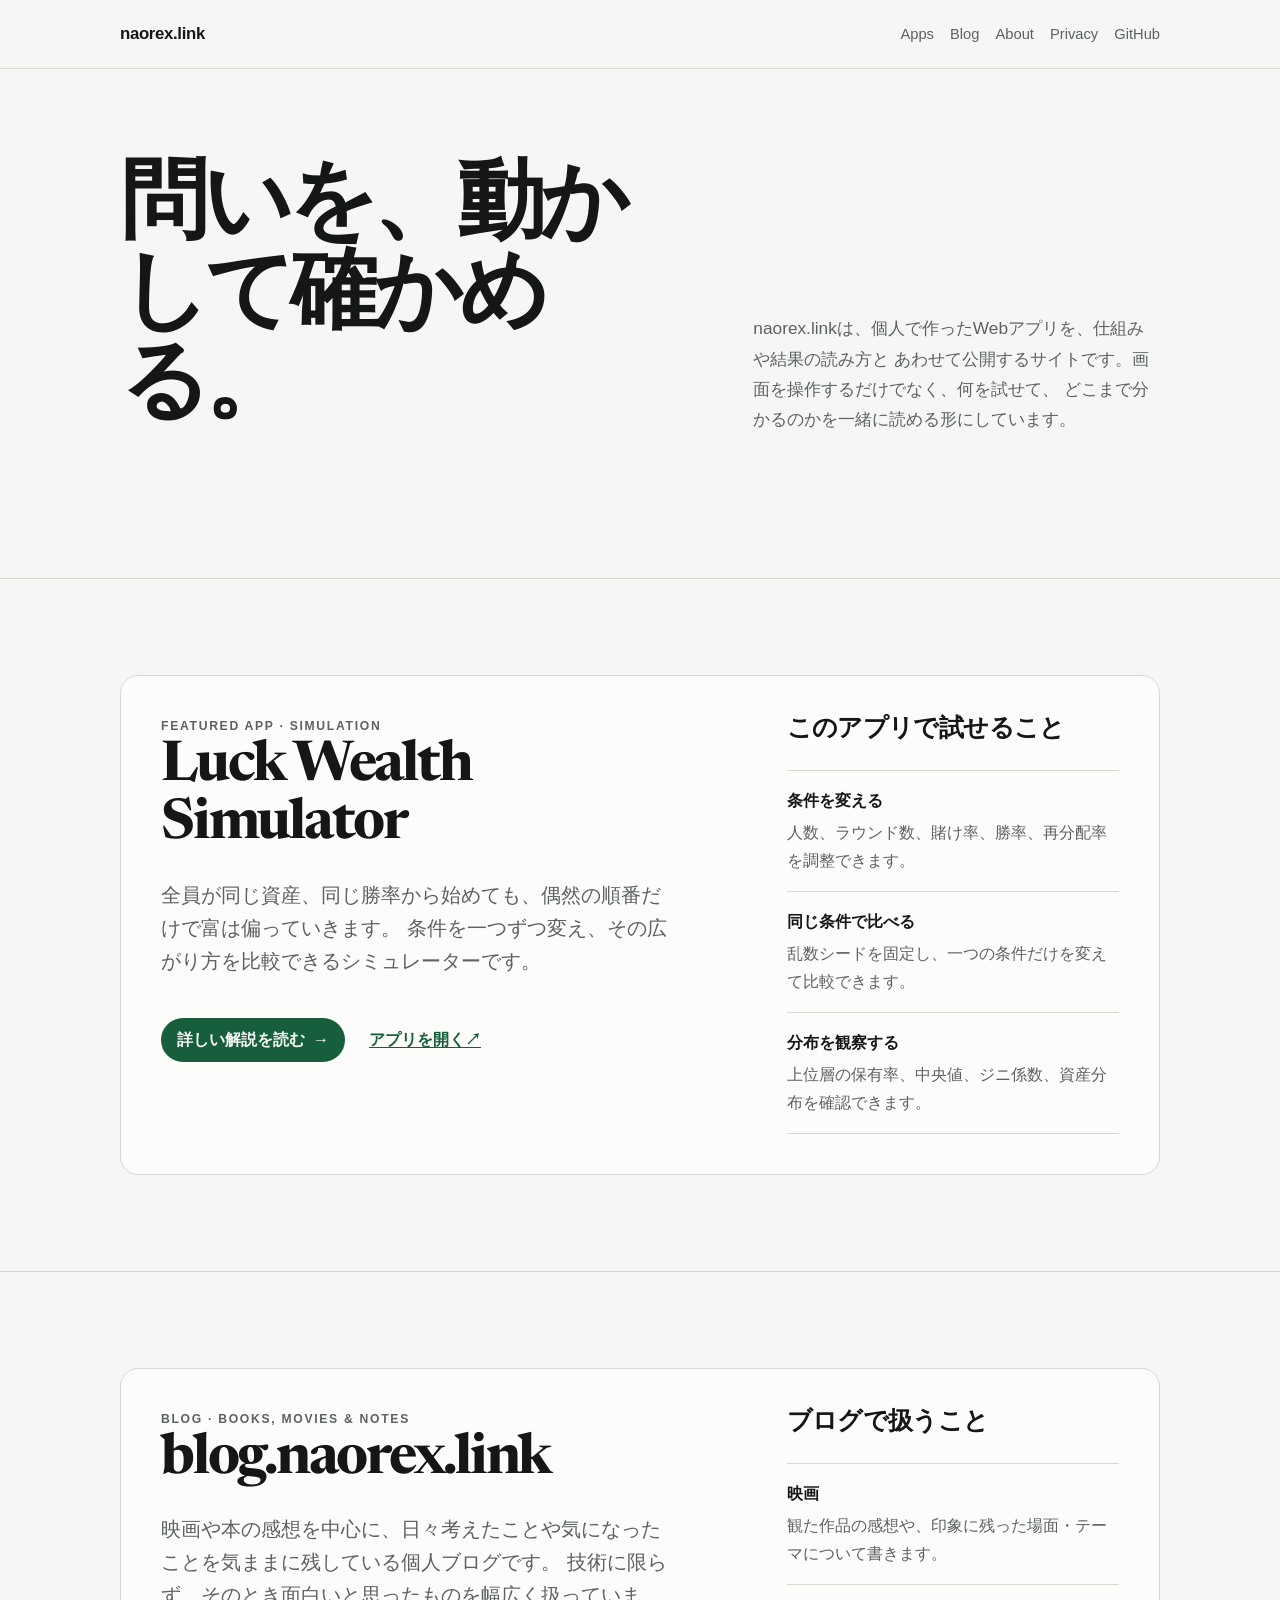
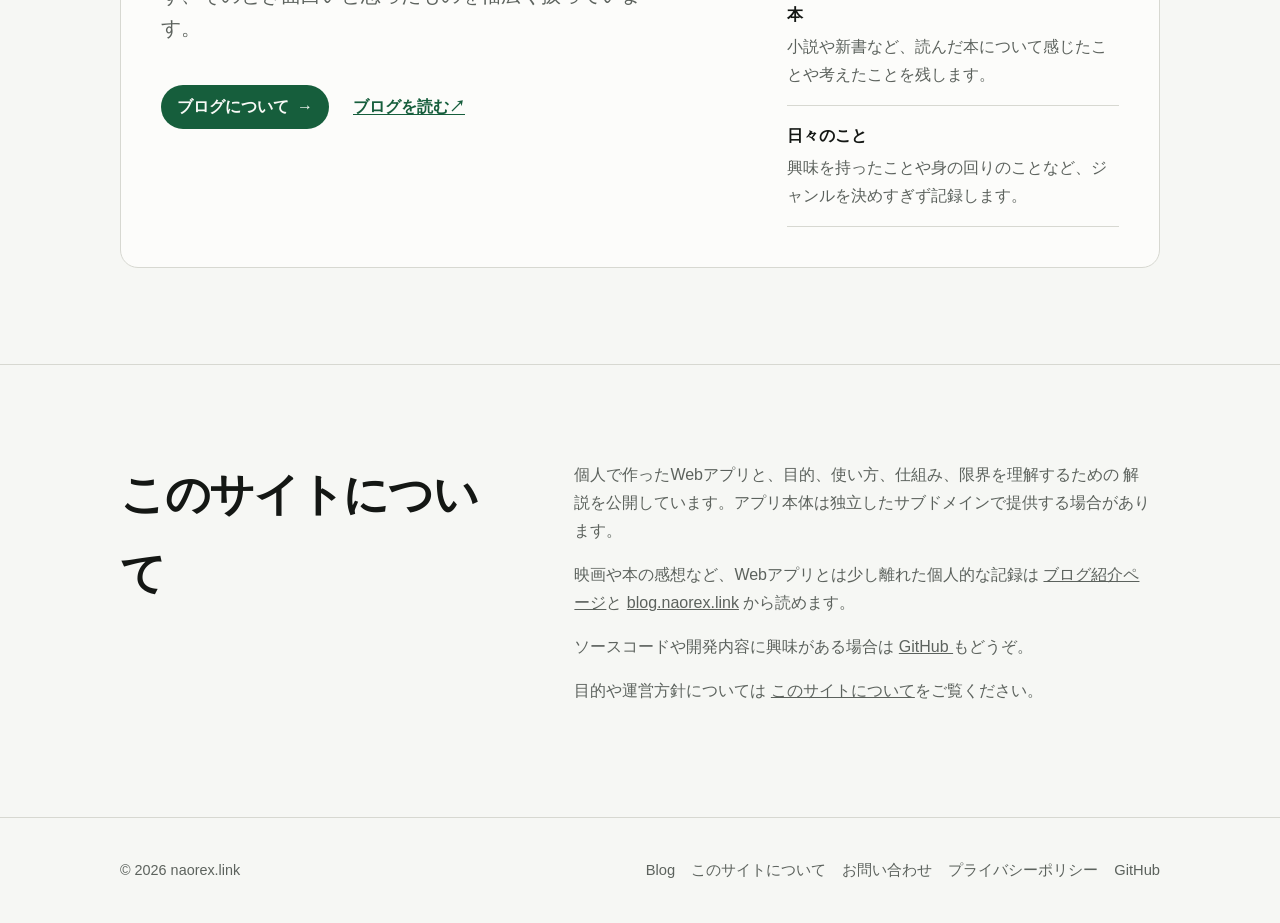
==== commit dac3b464: "Add inquiry form links" ====
--- a/index.html
+++ b/index.html
@@ -196,6 +196,7 @@
         <div class="footer-links">
           <a href="./blog.html">Blog</a>
           <a href="./about.html">このサイトについて</a>
+          <a href="./privacy.html#contact">お問い合わせ</a>
           <a href="./privacy.html">プライバシーポリシー</a>
           <a
             href="https://github.com/naorex"
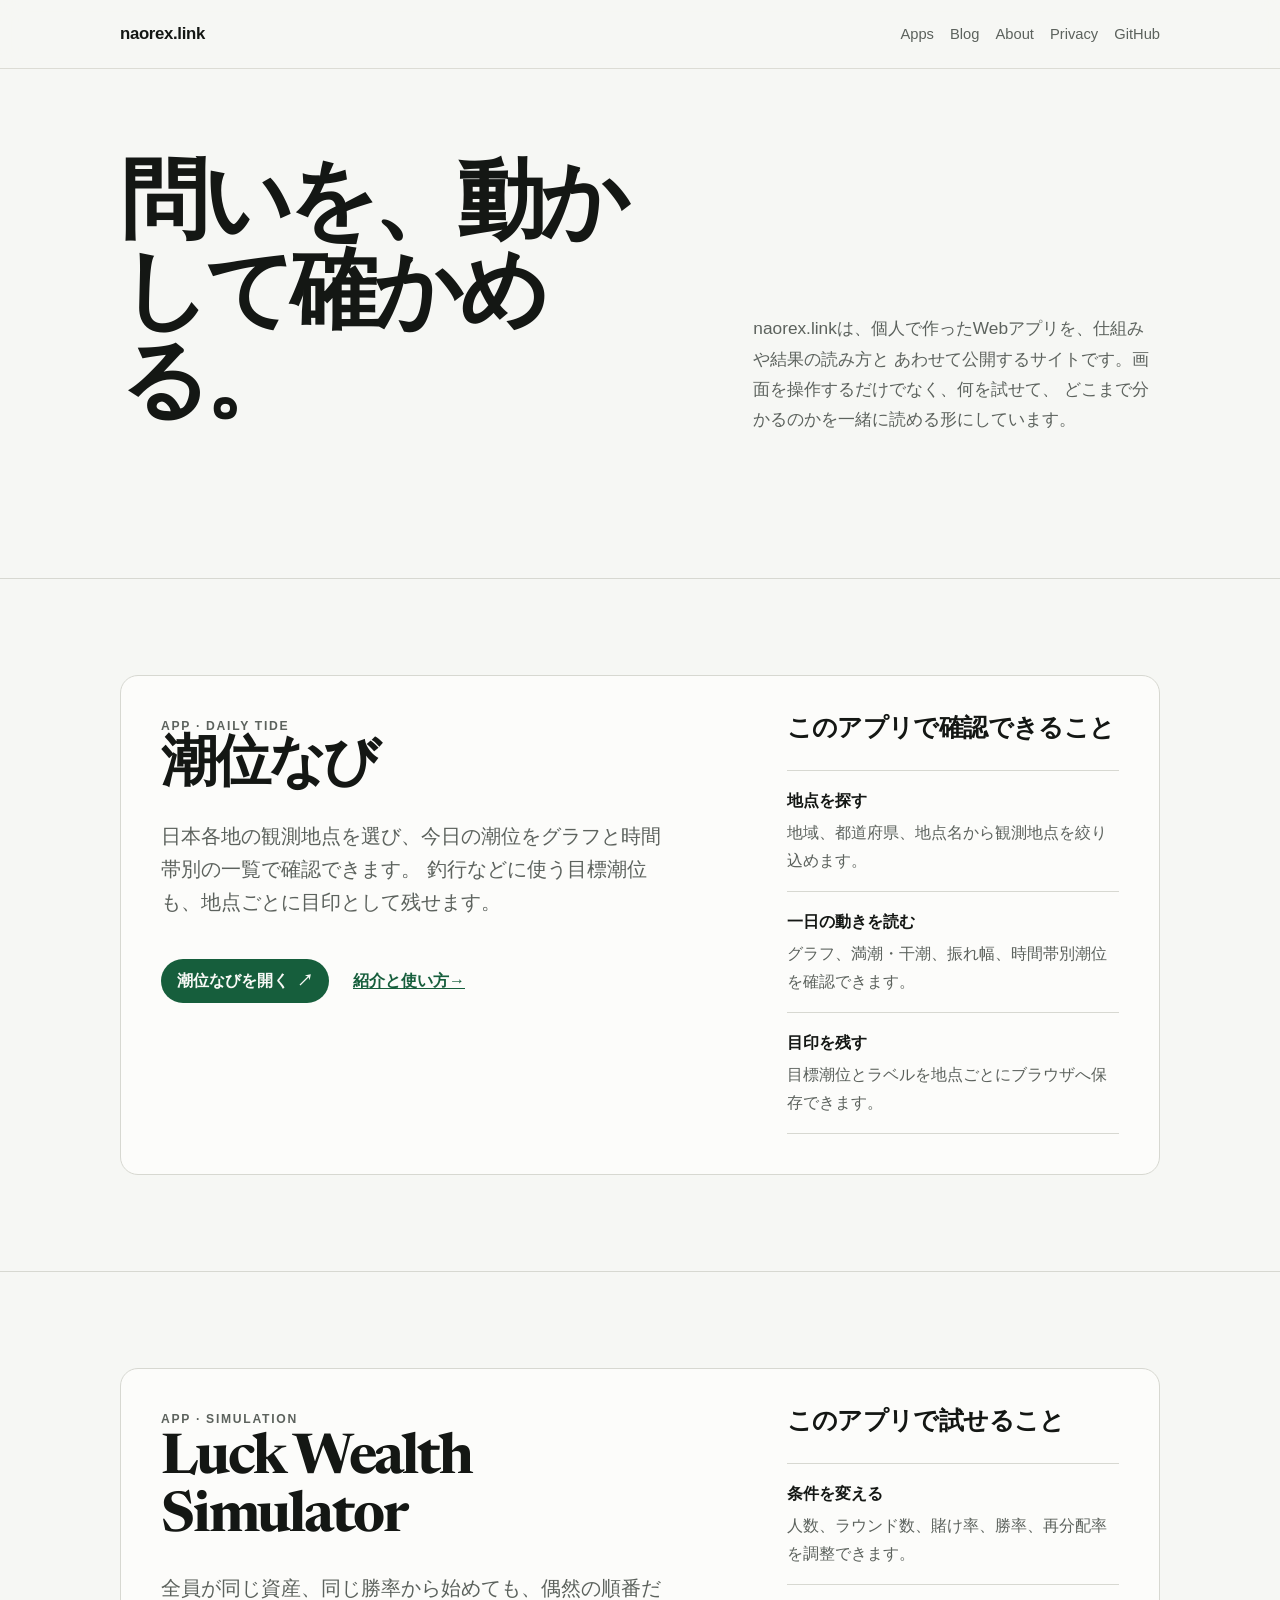
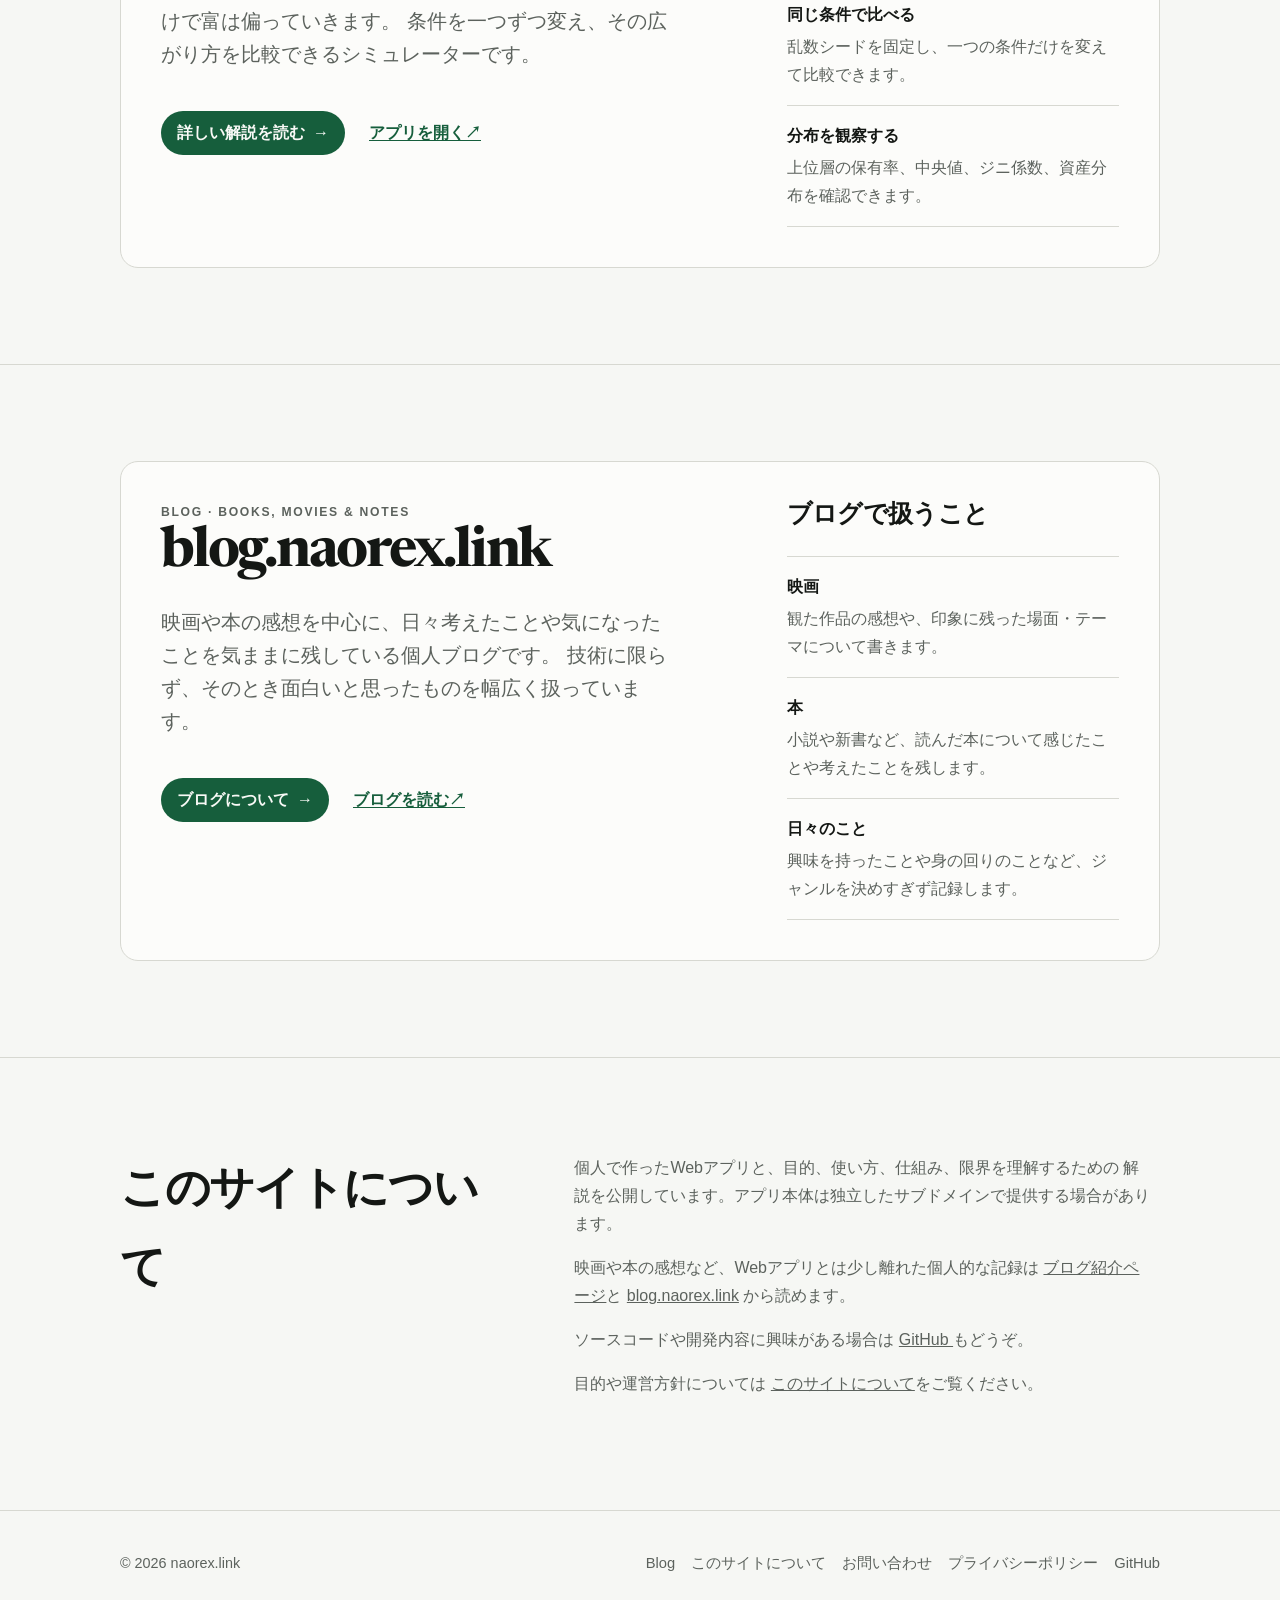
==== commit 8136614d: "Add Japan Tide Navi introduction page" ====
--- a/index.html
+++ b/index.html
@@ -52,7 +52,60 @@
           <div class="app-grid">
             <article class="app-card">
               <div class="app-intro">
-                <p class="app-meta">FEATURED APP · SIMULATION</p>
+                <p class="app-meta">APP · DAILY TIDE</p>
+                <h2>潮位なび</h2>
+                <p class="app-lede">
+                  日本各地の観測地点を選び、今日の潮位をグラフと時間帯別の一覧で確認できます。
+                  釣行などに使う目標潮位も、地点ごとに目印として残せます。
+                </p>
+                <div class="card-actions">
+                  <a
+                    class="button"
+                    href="https://japan-tide-navi.naorex.link/"
+                    target="_blank"
+                    rel="noopener noreferrer"
+                  >
+                    潮位なびを開く
+                    <span aria-hidden="true">↗</span>
+                  </a>
+                  <a
+                    class="text-link"
+                    href="./apps/japan-tide-navi.html"
+                  >
+                    紹介と使い方
+                    <span aria-hidden="true">→</span>
+                  </a>
+                </div>
+              </div>
+
+              <div class="app-proof">
+                <h3>このアプリで確認できること</h3>
+                <dl class="app-facts">
+                  <div>
+                    <dt>地点を探す</dt>
+                    <dd>地域、都道府県、地点名から観測地点を絞り込めます。</dd>
+                  </div>
+                  <div>
+                    <dt>一日の動きを読む</dt>
+                    <dd>グラフ、満潮・干潮、振れ幅、時間帯別潮位を確認できます。</dd>
+                  </div>
+                  <div>
+                    <dt>目印を残す</dt>
+                    <dd>目標潮位とラベルを地点ごとにブラウザへ保存できます。</dd>
+                  </div>
+                </dl>
+              </div>
+            </article>
+          </div>
+        </div>
+      </section>
+
+      <section class="section featured-app-section">
+        <div class="container">
+          <div class="app-grid">
+            <article class="app-card">
+              <div class="app-intro">
+                <p class="app-meta">APP · SIMULATION</p>
                 <h2>Luck Wealth Simulator</h2>
                 <p class="app-lede">
                   全員が同じ資産、同じ勝率から始めても、偶然の順番だけで富は偏っていきます。
--- a/styles.css
+++ b/styles.css
@@ -1,5 +1,5 @@
-/* Hallmark · macrostructure: Split Studio · secondary: long-form content · genre: editorial · tone: educational · theme: Garden · enrichment: none · nav: existing site header · footer: Ft2 · contrast: pass (40–41) · slop: pass (42–45) · honest: pass (46) · chrome: pass (47) · tokens: pass (48) · responsive: pass (49) · icons: pass (30) · mobile: pass (34, 49, 50–57) */
-/* Hallmark · pre-emit critique: P5 H5 E5 S5 R5 V4 */
+/* Hallmark · macrostructure: Workbench · genre: editorial · tone: utilitarian · theme: Garden · enrichment: real product capture · nav: existing site header · footer: Ft2 */
+/* Hallmark · pre-emit critique: P5 H5 E5 S5 R5 V5 · contrast: pass (40–41) · slop: pass (42–45) · honest: pass (46) · chrome: pass (47) · tokens: pass (48) · responsive: pass (49–57) */
 @import url("./tokens.css");
 
 * {
@@ -536,6 +536,27 @@
   color: var(--color-ink);
 }
 
+.workbench-overview {
+  margin: var(--space-xl) 0 0;
+}
+
+.workbench-overview img {
+  display: block;
+  width: 100%;
+  height: auto;
+  border: var(--rule-hairline) solid var(--color-rule);
+  border-radius: var(--radius-sm);
+  background: var(--color-paper-raised);
+}
+
+.workbench-overview figcaption {
+  max-width: 65ch;
+  margin-block-start: var(--space-sm);
+  color: var(--color-muted);
+  font-size: var(--text-sm);
+  line-height: 1.6;
+}
+
 .guide-index {
   display: grid;
   gap: var(--space-lg);
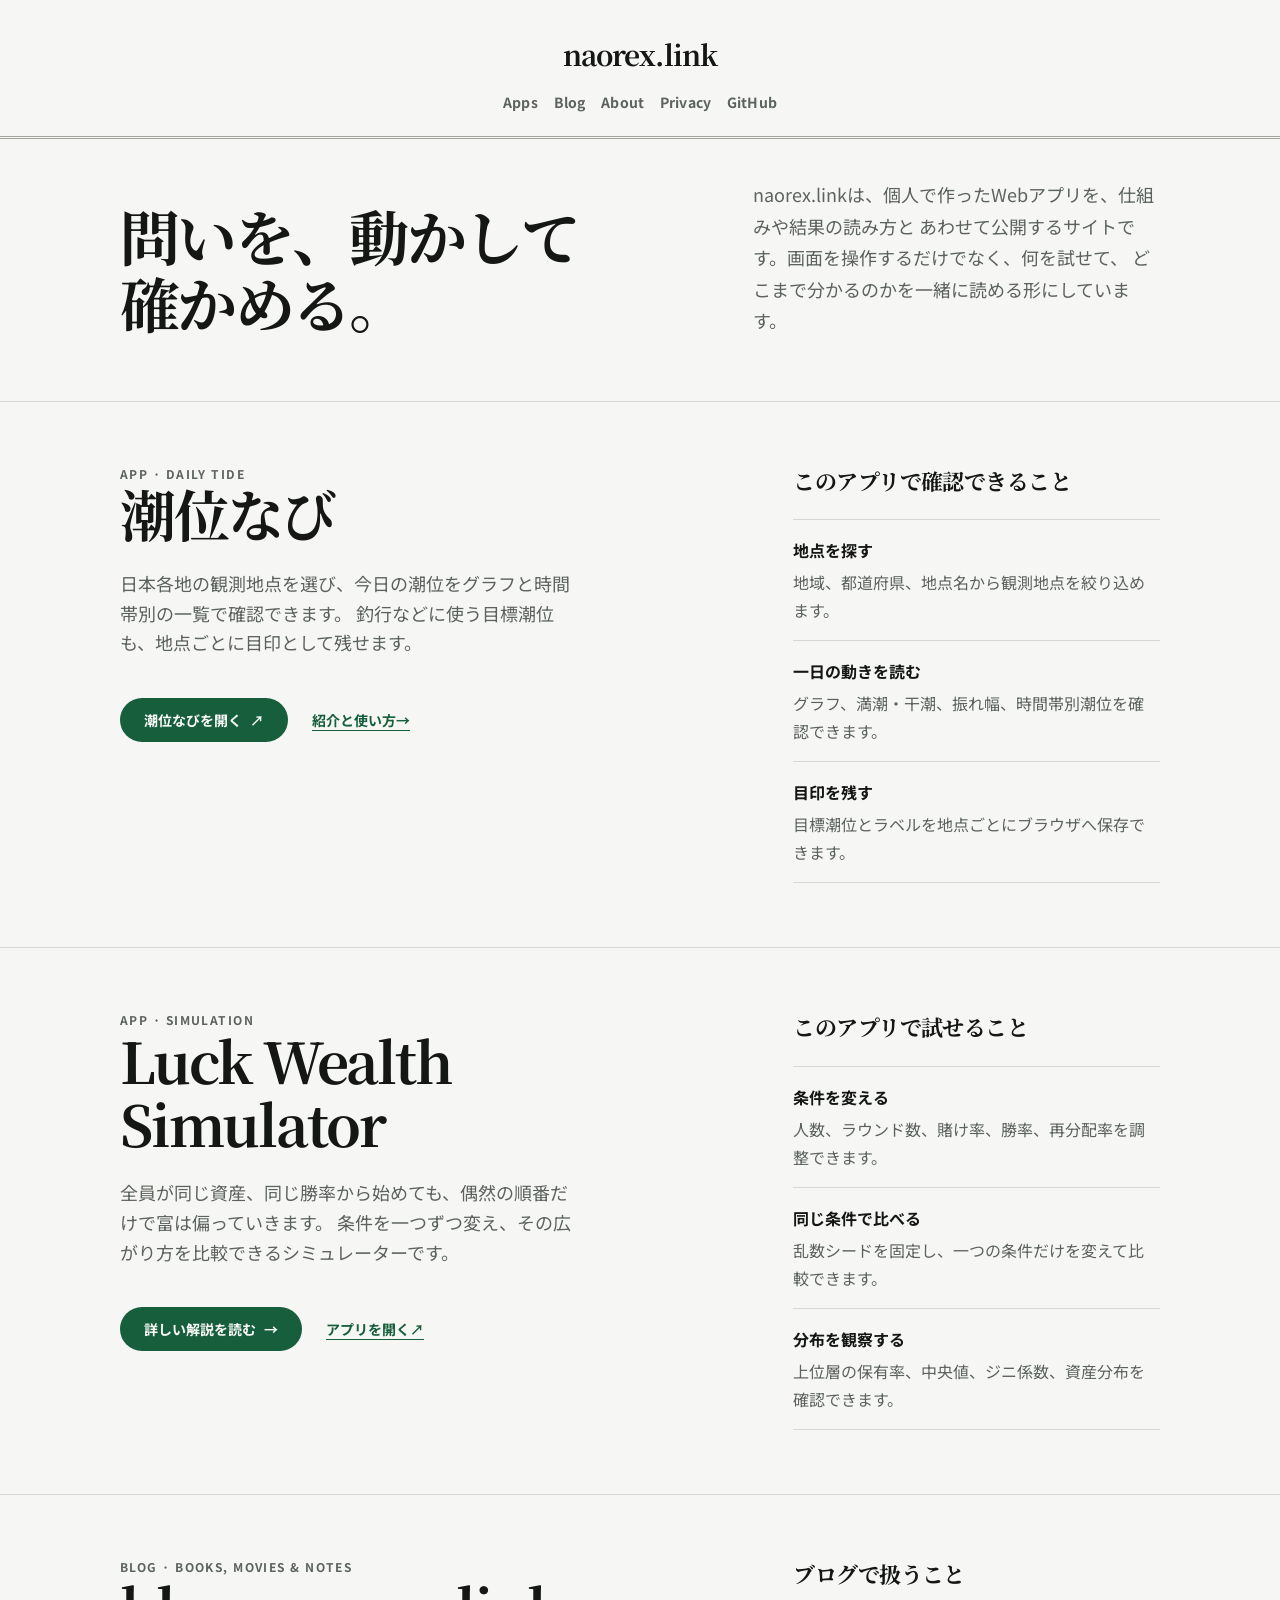
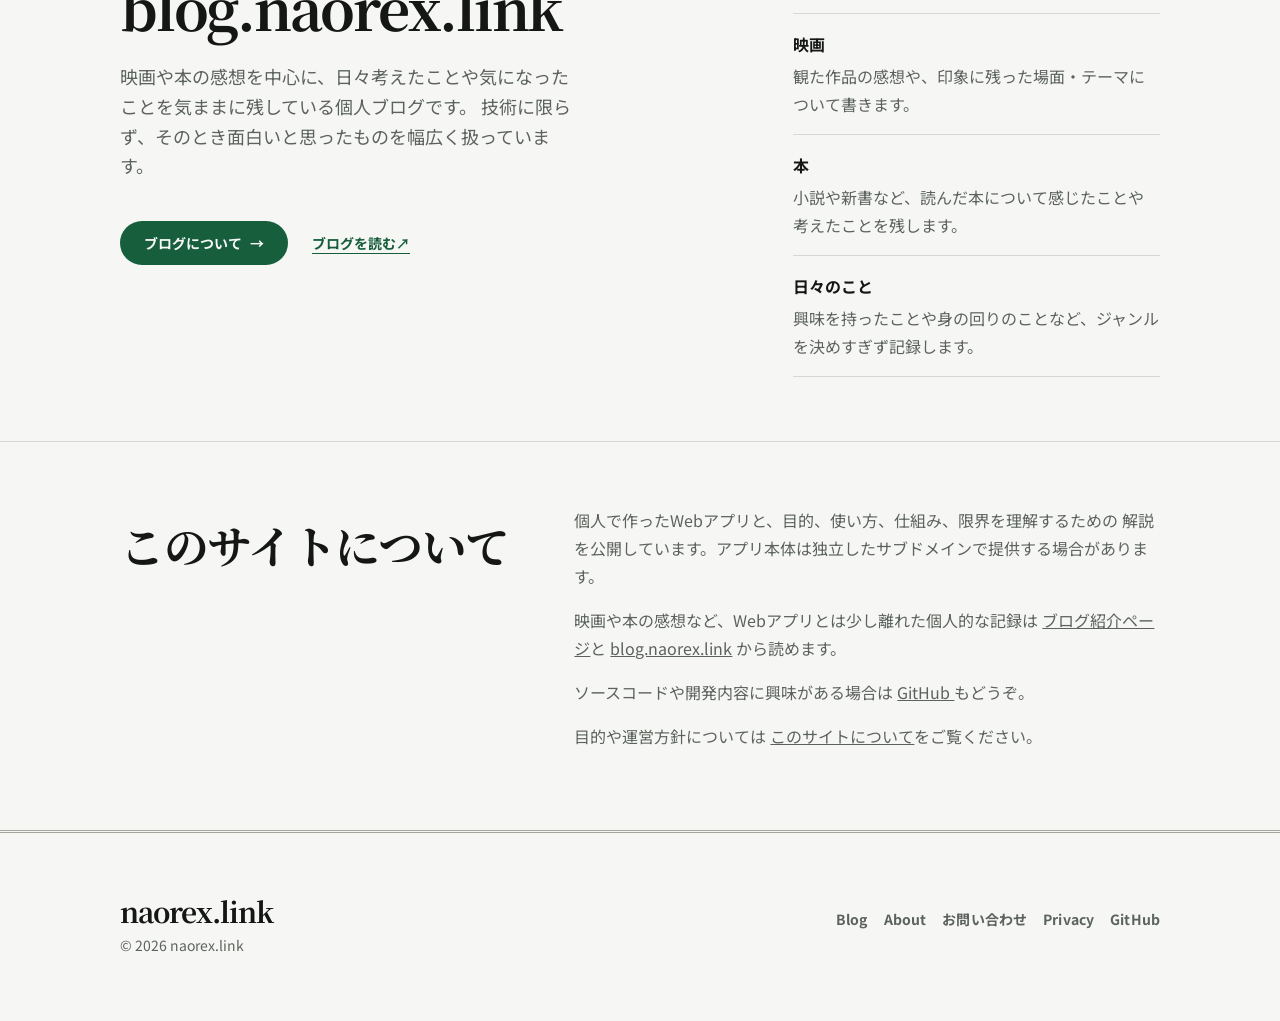
==== commit 4c8e9084: "Unify site visual design" ====
--- a/index.html
+++ b/index.html
@@ -12,7 +12,7 @@
     <link rel="preconnect" href="https://fonts.googleapis.com" />
     <link rel="preconnect" href="https://fonts.gstatic.com" crossorigin />
     <link
-      href="https://fonts.googleapis.com/css2?family=IBM+Plex+Sans:wght@400;700&amp;family=Newsreader:opsz,wght@6..72,700&amp;display=swap"
+      href="https://fonts.googleapis.com/css2?family=Noto+Sans+JP:wght@400;700&amp;family=Noto+Serif+JP:wght@700&amp;display=swap"
       rel="stylesheet"
     />
     <link rel="stylesheet" href="./styles.css" />
@@ -37,7 +37,10 @@
       <section class="hero">
         <div class="container hero-inner">
           <div class="hero-heading">
-            <h1>問いを、動かして確かめる。</h1>
+            <h1>
+              <span>問いを、動かして</span>
+              <span>確かめる。</span>
+            </h1>
           </div>
           <p class="hero-copy">
             naorex.linkは、個人で作ったWebアプリを、仕組みや結果の読み方と
@@ -245,12 +248,15 @@
 
     <footer class="site-footer">
       <div class="container footer-inner">
-        <p>&copy; <span id="year"></span> naorex.link</p>
+        <div class="footer-signature">
+          <a class="footer-brand" href="./">naorex.link</a>
+          <p class="footer-copyright">&copy; <span id="year"></span> naorex.link</p>
+        </div>
         <div class="footer-links">
           <a href="./blog.html">Blog</a>
-          <a href="./about.html">このサイトについて</a>
+          <a href="./about.html">About</a>
           <a href="./privacy.html#contact">お問い合わせ</a>
-          <a href="./privacy.html">プライバシーポリシー</a>
+          <a href="./privacy.html">Privacy</a>
           <a
             href="https://github.com/naorex"
             target="_blank"
--- a/styles.css
+++ b/styles.css
@@ -1,5 +1,5 @@
-/* Hallmark · macrostructure: Workbench · genre: editorial · tone: utilitarian · theme: Garden · enrichment: real product capture · nav: existing site header · footer: Ft2 */
-/* Hallmark · pre-emit critique: P5 H5 E5 S5 R5 V5 · contrast: pass (40–41) · slop: pass (42–45) · honest: pass (46) · chrome: pass (47) · tokens: pass (48) · responsive: pass (49–57) */
+/* Hallmark · genre: editorial · macrostructures: Split Studio / Guide shell / Long Document · theme: Garden · nav: N6 · footer: Ft1 · design-system: design.md · designed-as-app */
+/* Hallmark · pre-emit critique: P5 H5 E5 S5 R5 V4 · contrast: pass (40–41) · nav: N6 · footer: Ft1 · slop: 58/58 · honest: pass (46) · chrome: pass (47) · tokens: pass (48) · responsive/mobile: pass (34, 49–57) · icons: pass (30) */
 @import url("./tokens.css");
 
 * {
@@ -277,7 +277,7 @@
   align-items: center;
   gap: var(--space-xs);
   padding: var(--space-sm) var(--space-md);
-  border-radius: 999px;
+  border-radius: var(--radius-pill);
   min-height: 44px;
   background: var(--color-accent);
   color: var(--color-accent-ink);
@@ -500,7 +500,7 @@
   margin-block-start: var(--space-sm);
   color: var(--color-muted);
   font-family: var(--font-body);
-  font-size: var(--text-md);
+  font-size: var(--text-base);
   font-weight: 400;
   letter-spacing: 0;
 }
@@ -884,3 +884,439 @@
     transition-duration: 150ms !important;
   }
 }
+
+/* Shared editorial system — overrides legacy page-specific styling without
+   replacing the existing static-site stylesheet. */
+
+body {
+  color: var(--color-ink);
+  font-family: var(--font-body);
+  font-size: var(--text-base);
+  line-height: 1.75;
+}
+
+h1,
+h2,
+h3,
+.brand,
+.footer-brand {
+  min-width: 0;
+  color: var(--color-ink);
+  font-family: var(--font-display);
+  font-style: normal;
+  overflow-wrap: anywhere;
+}
+
+.site-header {
+  position: static;
+  border-bottom: calc(var(--rule-hair) * 3) double var(--color-rule-2);
+  background: var(--color-paper);
+  backdrop-filter: none;
+}
+
+.site-header .container {
+  display: grid;
+  min-height: 0;
+  justify-content: stretch;
+  justify-items: center;
+  gap: var(--space-sm);
+  padding-block: var(--space-lg) var(--space-sm);
+}
+
+.brand {
+  font-size: var(--text-xl);
+  font-weight: 700;
+  letter-spacing: -0.035em;
+  line-height: 1;
+}
+
+.nav {
+  width: 100%;
+  justify-content: center;
+  gap: 0 var(--space-md);
+}
+
+.nav a,
+.footer-links a {
+  display: inline-flex;
+  min-height: 44px;
+  align-items: center;
+  color: var(--color-muted);
+  font-family: var(--font-body);
+  font-size: var(--text-sm);
+  font-weight: 700;
+  letter-spacing: 0.01em;
+  line-height: 1;
+  white-space: nowrap;
+}
+
+.nav a[aria-current="page"] {
+  color: var(--color-ink);
+  text-decoration-color: var(--color-accent);
+  text-decoration-thickness: var(--rule-fine);
+  text-underline-offset: var(--space-2xs);
+}
+
+.hero {
+  padding-block: var(--space-2xl) var(--space-3xl);
+}
+
+.hero-inner {
+  gap: var(--space-xl);
+}
+
+.hero h1,
+.policy h1,
+.content-page h1 {
+  font-family: var(--font-display);
+  font-size: var(--text-display-small);
+  font-weight: 700;
+  letter-spacing: -0.045em;
+  line-height: 1.12;
+}
+
+.portal-home .hero h1 {
+  max-width: none;
+  font-size: var(--text-portal);
+}
+
+.portal-home .hero h1 span {
+  display: block;
+  white-space: nowrap;
+}
+
+.blog-page .detail-hero h1 {
+  font-size: var(--text-2xl);
+  overflow-wrap: anywhere;
+}
+
+.hero-copy,
+.page-lede,
+.detail-summary {
+  color: var(--color-muted);
+  font-size: var(--text-md);
+  line-height: 1.75;
+}
+
+.eyebrow,
+.app-meta {
+  color: var(--color-accent);
+  font-family: var(--font-body);
+  font-size: var(--text-xs);
+  font-weight: 700;
+  letter-spacing: 0.12em;
+  line-height: 1.4;
+}
+
+.section {
+  padding-block: var(--space-2xl);
+}
+
+.portal-home .hero {
+  padding-block: var(--space-xl) var(--space-2xl);
+}
+
+.featured-app-section .app-card {
+  padding-block: 0;
+}
+
+.app-card {
+  padding: var(--space-xl) 0;
+  border: 0;
+  border-radius: 0;
+  background: transparent;
+}
+
+.app-card h2,
+.app-card h3,
+.section-heading h2,
+.about h2 {
+  font-family: var(--font-display);
+  font-style: normal;
+}
+
+.app-card h2 {
+  font-size: clamp(2.1rem, 5vw, 3.5rem);
+  letter-spacing: -0.04em;
+  line-height: 1.12;
+}
+
+.app-proof h3 {
+  font-size: var(--text-lg);
+  line-height: 1.35;
+}
+
+.app-facts dt,
+.detail-facts dd,
+.operating-principles strong {
+  color: var(--color-ink);
+  font-weight: 700;
+}
+
+.button {
+  min-height: 44px;
+  padding: var(--space-sm) var(--space-lg);
+  border-radius: var(--radius-pill);
+  background: var(--color-accent);
+  color: var(--color-accent-ink);
+  font-family: var(--font-body);
+  font-size: var(--text-sm);
+  font-weight: 700;
+  transition:
+    background-color var(--dur-short) var(--ease-out),
+    transform var(--dur-micro) var(--ease-out);
+}
+
+.button:visited {
+  color: var(--color-accent-ink);
+}
+
+.button:active {
+  transform: translateY(0);
+}
+
+.button[aria-disabled="true"] {
+  background: var(--color-rule-2);
+  color: var(--color-paper);
+}
+
+.text-link {
+  min-height: 44px;
+  font-family: var(--font-body);
+  font-size: var(--text-sm);
+  text-decoration-thickness: var(--rule-hair);
+  text-underline-offset: var(--space-2xs);
+}
+
+.content-main,
+.policy-main {
+  padding-block: var(--space-2xl) var(--space-3xl);
+}
+
+.content-page,
+.policy {
+  max-width: var(--reading-max);
+  color: var(--color-body);
+  font-family: var(--font-body);
+}
+
+.detail-page {
+  max-width: var(--page-max);
+}
+
+.detail-hero > * {
+  min-width: 0;
+}
+
+.page-intro,
+.detail-hero {
+  padding-block-end: var(--space-2xl);
+  border-bottom: var(--rule-hair) solid var(--color-rule-2);
+}
+
+.policy > .eyebrow {
+  margin-block-end: var(--space-sm);
+}
+
+.policy-updated {
+  margin-block: var(--space-md) var(--space-xl);
+}
+
+.content-section,
+.policy h2 {
+  margin-block-start: var(--space-2xl);
+}
+
+.content-section h2,
+.policy h2,
+.guide-section > h2 {
+  max-width: 24ch;
+  font-family: var(--font-display);
+  font-size: var(--text-xl);
+  font-weight: 700;
+  letter-spacing: -0.03em;
+  line-height: 1.35;
+}
+
+.policy p,
+.content-section p,
+.guide-prose,
+.section-lede,
+.result-item p,
+.redistribution-list p,
+.guide-note,
+.final-cta p {
+  max-width: 65ch;
+  line-height: 1.8;
+}
+
+.detail-kicker {
+  margin-block-start: var(--space-md);
+  color: var(--color-muted);
+  font-family: var(--font-body);
+  font-size: var(--text-md);
+  font-weight: 400;
+  letter-spacing: 0;
+  line-height: 1.6;
+}
+
+.guide-index {
+  border-bottom-color: var(--color-rule-2);
+}
+
+.guide-index ol {
+  grid-template-columns: minmax(0, 1fr);
+}
+
+.mobile-break {
+  display: block;
+}
+
+.guide-index h2,
+.parameter-list dt,
+.result-item h3,
+.redistribution-list h3,
+.final-cta h3 {
+  font-family: var(--font-display);
+  font-style: normal;
+}
+
+.workbench-overview img {
+  border-color: var(--color-rule-2);
+  border-radius: var(--radius-input);
+}
+
+.guide-note,
+.final-cta,
+.policy-note {
+  border-color: var(--color-rule);
+  border-radius: var(--radius-input);
+  background: var(--color-paper-2);
+}
+
+.site-footer {
+  padding-block: var(--space-2xl);
+  border-top: calc(var(--rule-hair) * 3) double var(--color-rule-2);
+}
+
+.footer-inner {
+  display: grid;
+  align-items: start;
+  gap: var(--space-xl);
+}
+
+.footer-signature {
+  display: grid;
+  gap: var(--space-xs);
+}
+
+.footer-brand {
+  width: fit-content;
+  font-size: var(--text-xl);
+  font-weight: 700;
+  letter-spacing: -0.035em;
+  line-height: 1;
+  text-decoration: none;
+}
+
+.footer-copyright {
+  margin: 0;
+  color: var(--color-muted);
+  font-size: var(--text-sm);
+}
+
+.footer-links {
+  display: flex;
+  align-items: flex-start;
+  flex-direction: column;
+  gap: 0;
+}
+
+@media (hover: hover) and (pointer: fine) {
+  .button:hover {
+    background: var(--color-accent-hover);
+    transform: translateY(-1px);
+  }
+
+  .nav a:hover,
+  .footer-links a:hover,
+  .footer-brand:hover,
+  .about-copy a:hover,
+  .policy a:hover,
+  .content-page a:hover,
+  .text-link:hover {
+    color: var(--color-accent);
+  }
+}
+
+@media (min-width: 40rem) {
+  .site-header .container {
+    padding-block: var(--space-xl) var(--space-sm);
+  }
+
+  .nav {
+    gap-inline: var(--space-lg);
+  }
+
+  .mobile-break {
+    display: none;
+  }
+
+  .detail-kicker {
+    font-size: var(--text-md);
+  }
+
+  .blog-page .detail-hero h1 {
+    font-size: var(--text-display-small);
+  }
+
+  .guide-index ol {
+    grid-template-columns: repeat(2, minmax(0, 1fr));
+  }
+
+  .footer-inner {
+    grid-template-columns: minmax(0, 1fr) minmax(0, 1.5fr);
+  }
+
+  .footer-links {
+    align-items: center;
+    flex-flow: row wrap;
+    justify-content: flex-end;
+    gap: 0 var(--space-md);
+  }
+}
+
+@media (min-width: 60rem) {
+  .portal-home .hero-inner,
+  .portal-home .app-card {
+    grid-template-columns: minmax(0, 7fr) minmax(18rem, 5fr);
+  }
+
+  .content-page h1,
+  .detail-page h1 {
+    font-size: var(--text-display);
+  }
+
+  .policy h1 {
+    font-size: var(--text-display-small);
+  }
+
+  .detail-hero {
+    grid-template-columns: minmax(0, 7fr) minmax(16rem, 5fr);
+  }
+
+  .guide-index ol {
+    grid-template-columns: repeat(4, minmax(0, 1fr));
+  }
+}
+
+@media (prefers-reduced-motion: reduce) {
+  .button {
+    transition-duration: 150ms;
+  }
+
+  .button:hover,
+  .button:active {
+    transform: none;
+  }
+}
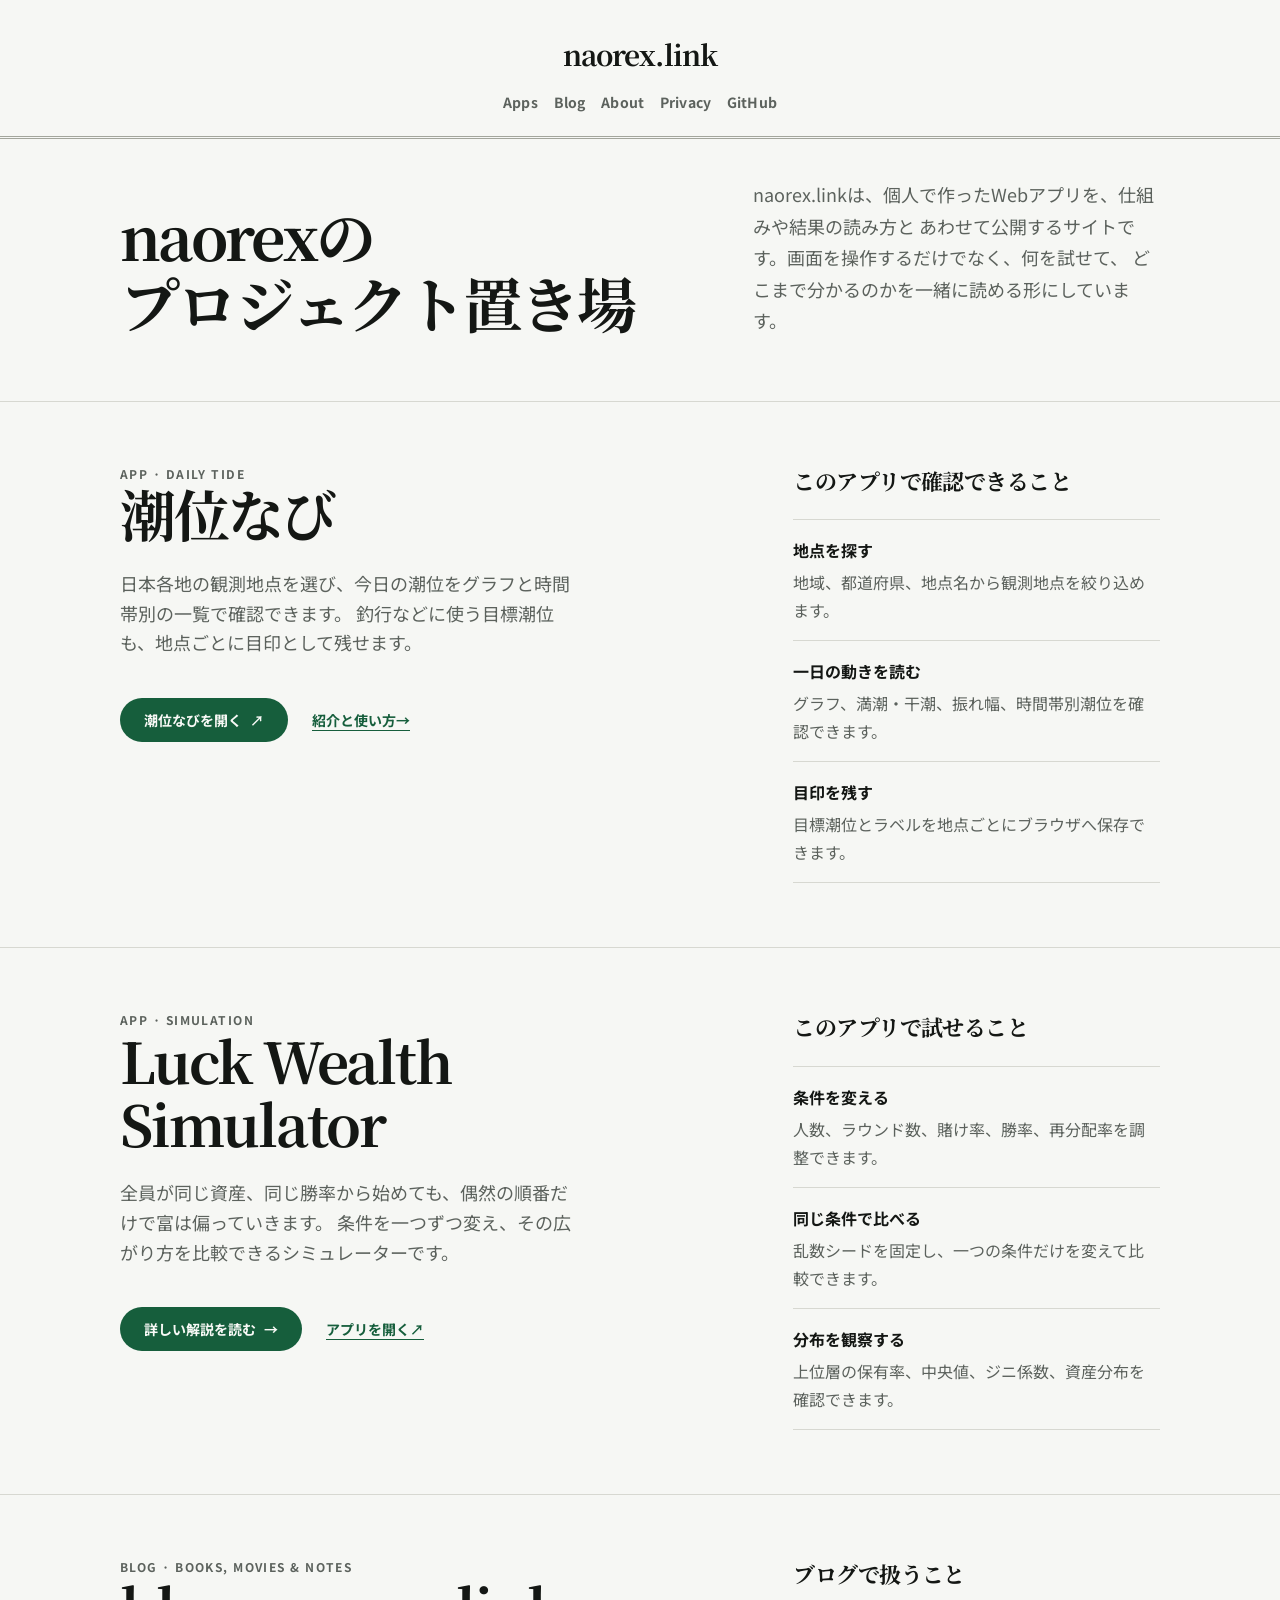
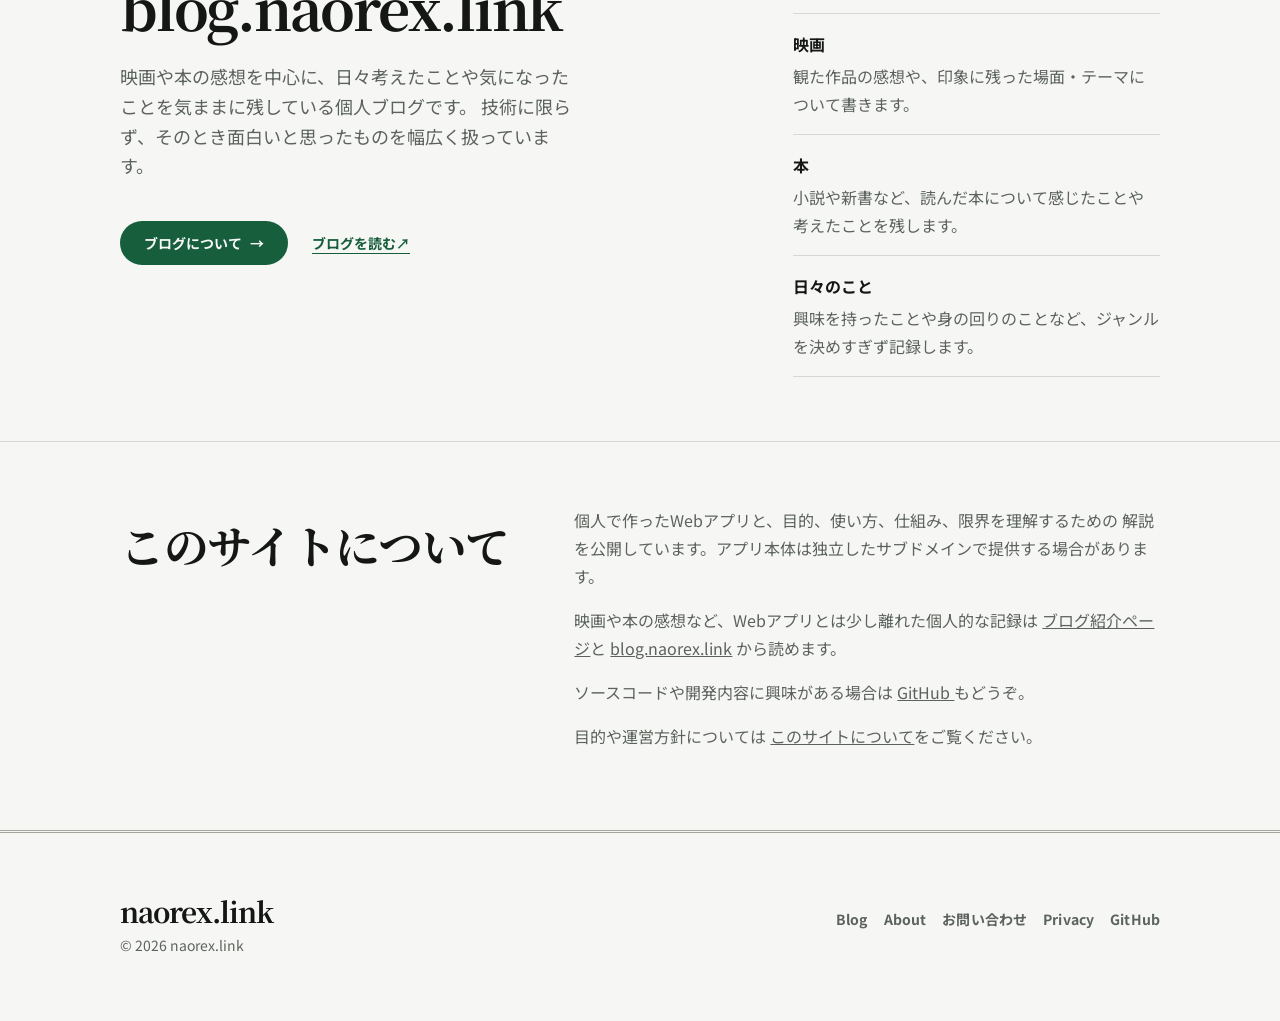
==== commit 8856f03d: "トップのタイトルをnaorexのプロジェクト置き場に変更" ====
--- a/index.html
+++ b/index.html
@@ -7,7 +7,7 @@
       name="description"
       content="naorex.link - 個人開発したWebツールや実験的なアプリ、個人ブログをまとめるポータルサイトです。"
     />
-    <title>naorex.link</title>
+    <title>naorexのプロジェクト置き場 | naorex.link</title>
 
     <link rel="preconnect" href="https://fonts.googleapis.com" />
     <link rel="preconnect" href="https://fonts.gstatic.com" crossorigin />
@@ -38,8 +38,8 @@
         <div class="container hero-inner">
           <div class="hero-heading">
             <h1>
-              <span>問いを、動かして</span>
-              <span>確かめる。</span>
+              <span>naorexの</span>
+              <span>プロジェクト置き場</span>
             </h1>
           </div>
           <p class="hero-copy">
--- a/styles.css
+++ b/styles.css
@@ -95,7 +95,7 @@
 .nav a:hover,
 .footer-links a:hover,
 .about-copy a:hover,
-.policy a:hover,
+.policy a:not(.button):hover,
 .content-page a:hover,
 .text-link:hover {
   color: var(--color-accent);
@@ -384,7 +384,7 @@
   color: var(--color-body);
 }
 
-.policy a {
+.policy a:not(.button) {
   color: var(--color-accent);
   text-underline-offset: 2px;
 }
@@ -1242,7 +1242,7 @@
   .footer-links a:hover,
   .footer-brand:hover,
   .about-copy a:hover,
-  .policy a:hover,
+  .policy a:not(.button):hover,
   .content-page a:hover,
   .text-link:hover {
     color: var(--color-accent);
